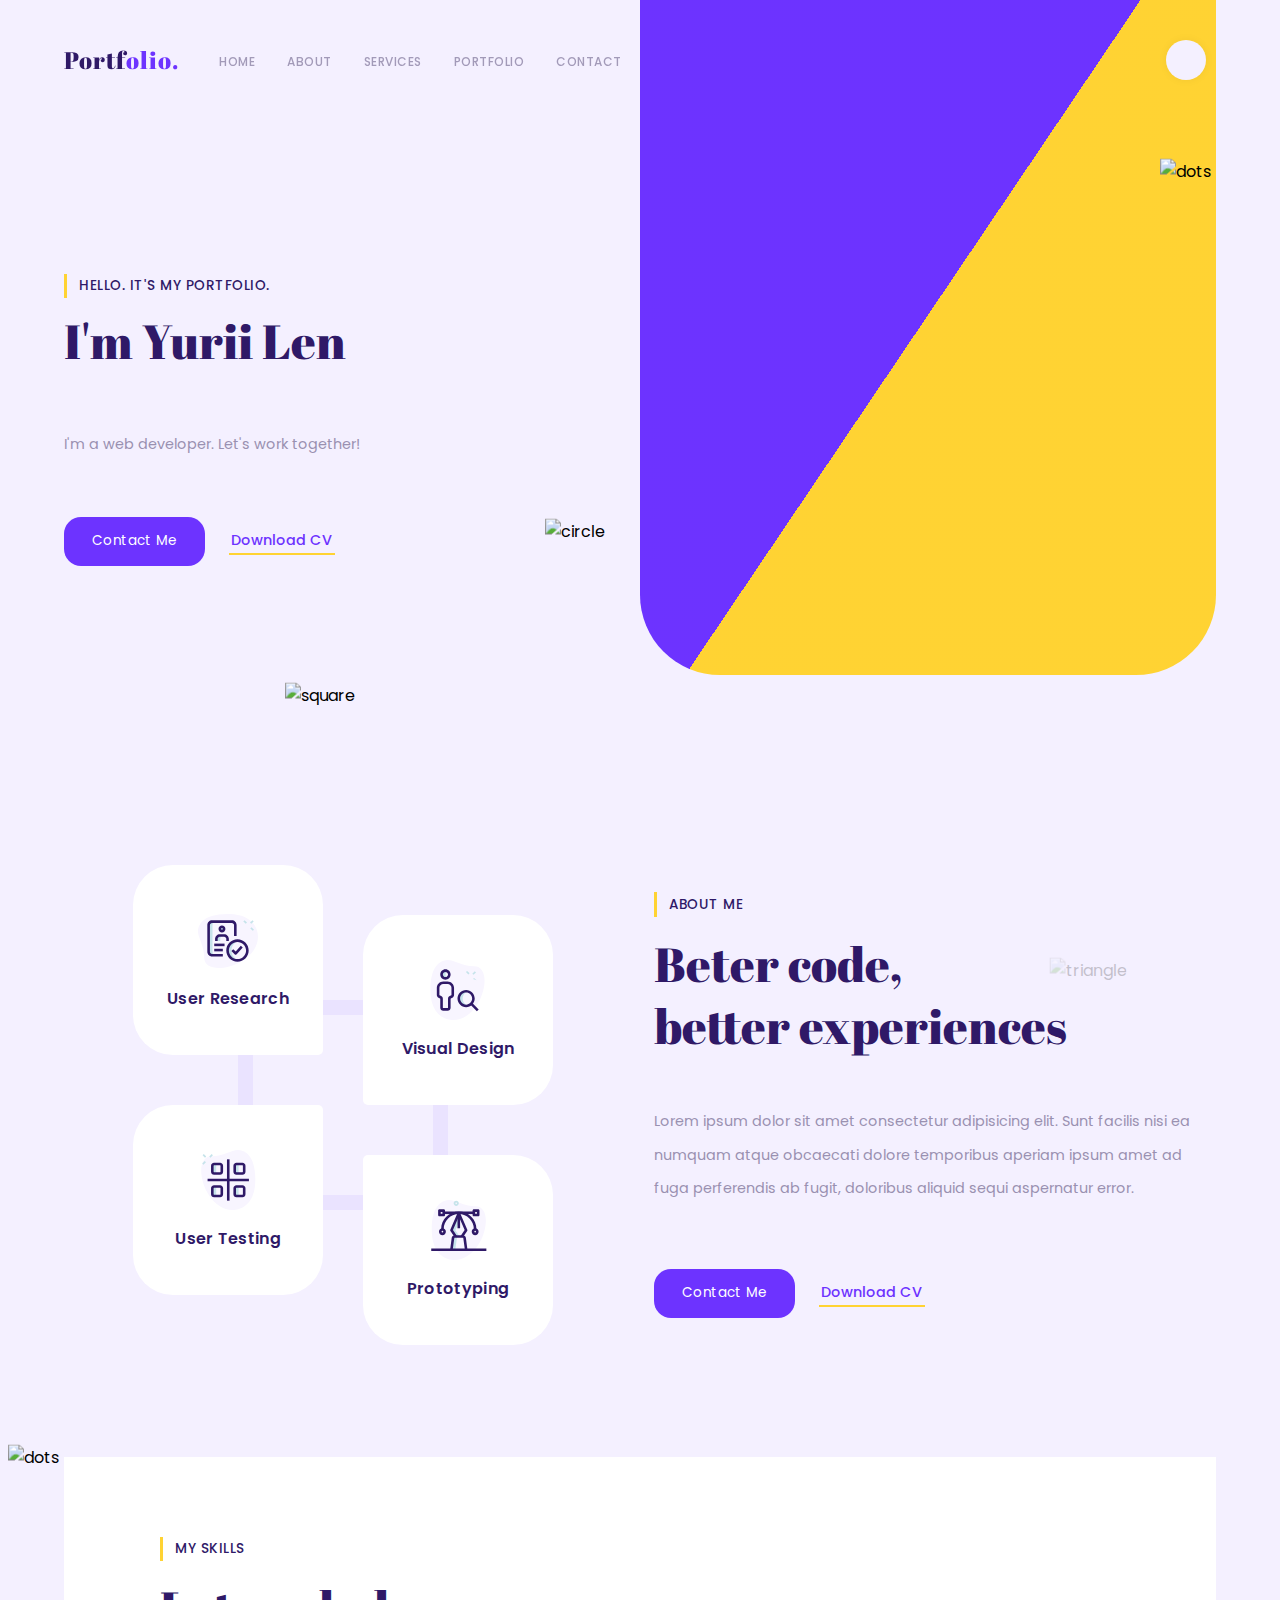
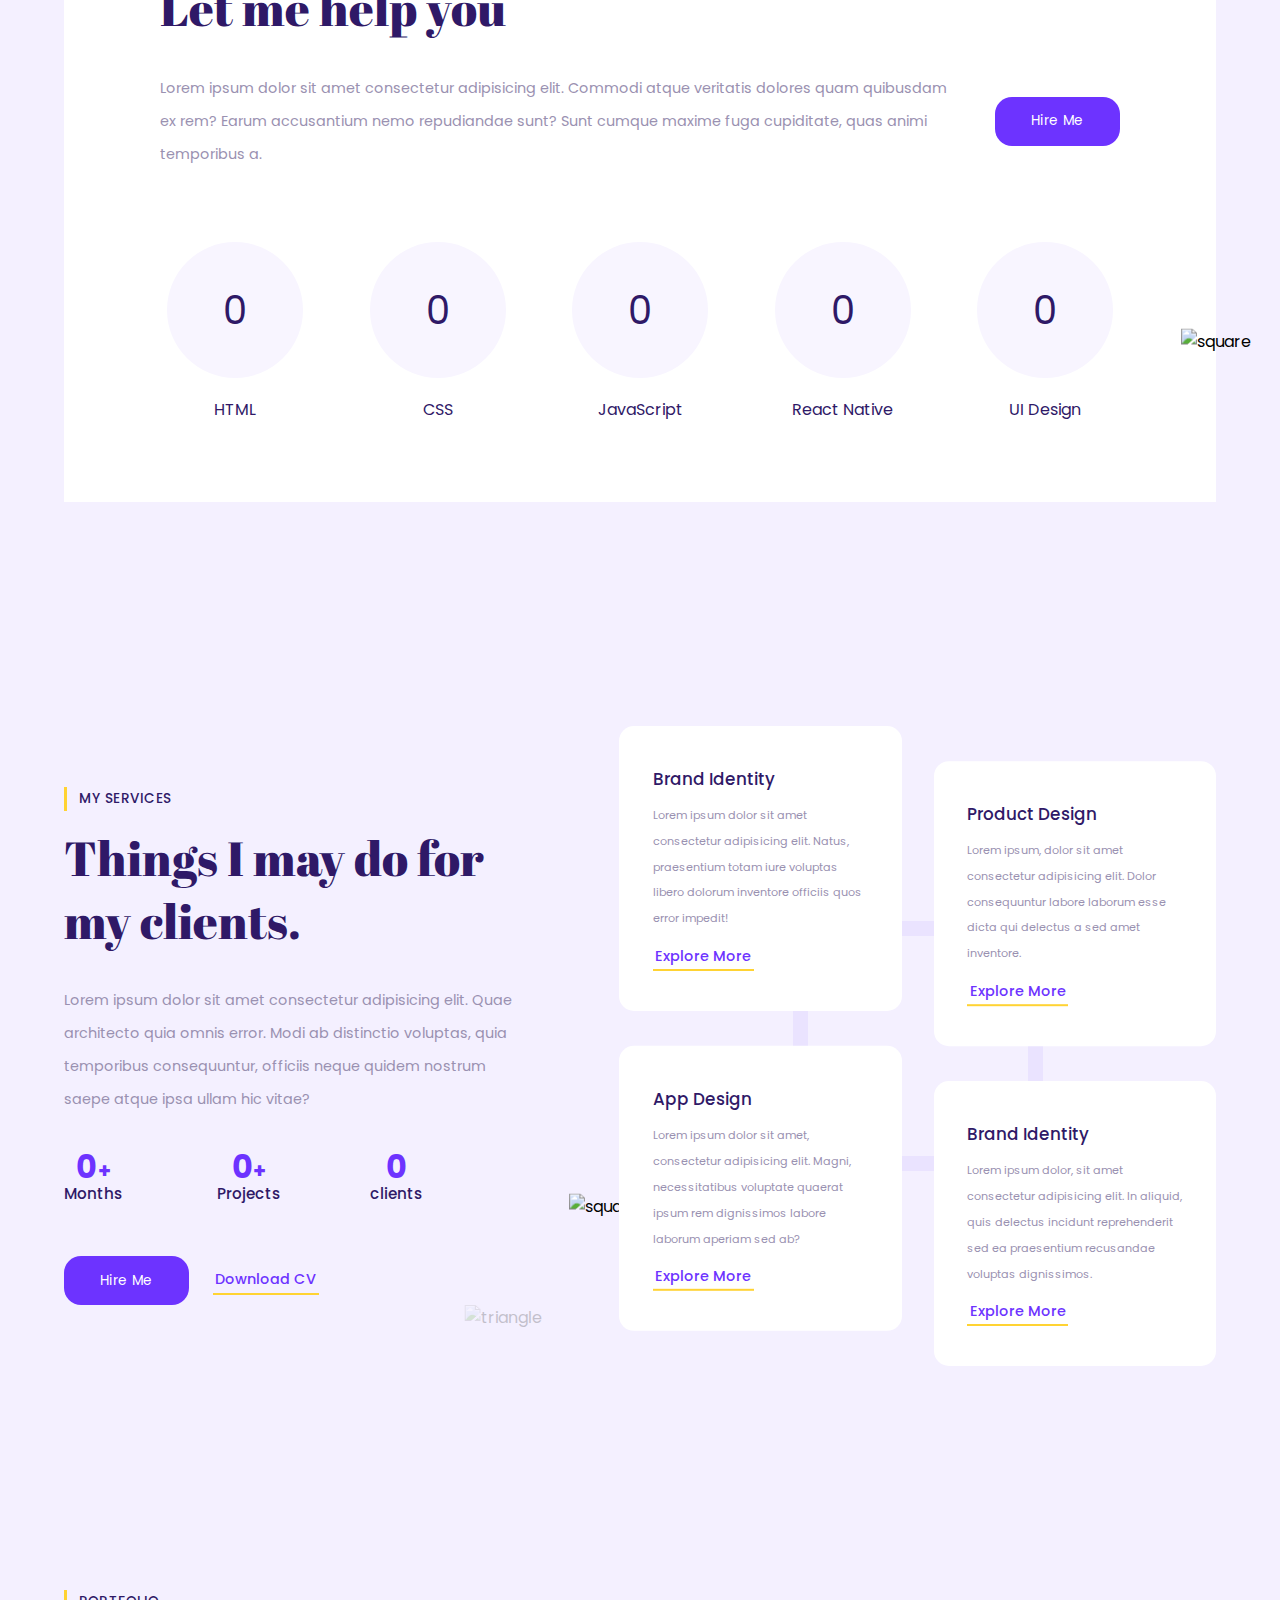
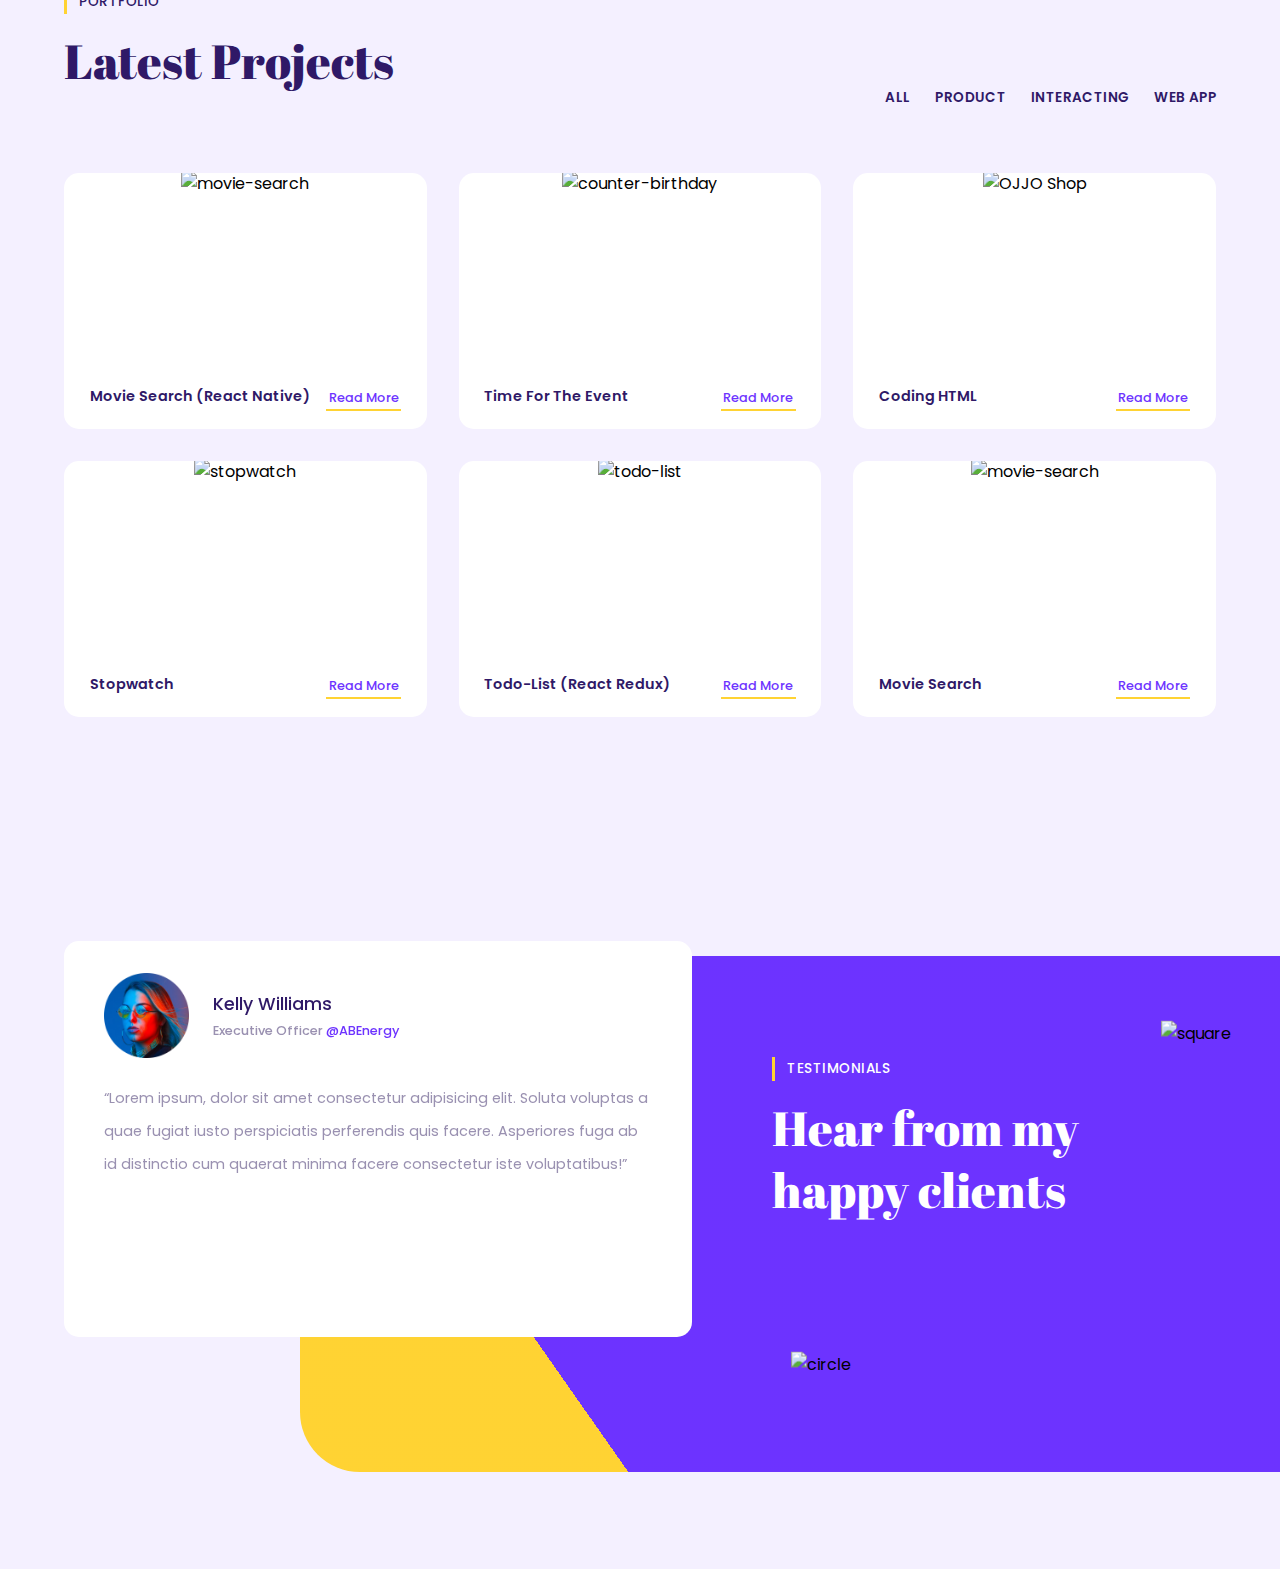
==== index.html @ 12803375 "portfolio + testimonials" ====
<!DOCTYPE html>
<html lang="en">

<head>
    <meta charset="UTF-8">
    <meta http-equiv="X-UA-Compatible" content="IE=edge">
    <meta name="viewport" content="width=device-width, initial-scale=1.0">
    <title>Yura Len</title>
    <script src="https://unpkg.com/scrollreveal"></script>
    <link rel="stylesheet" href="https://unpkg.com/swiper@8/swiper-bundle.min.css" />
    <link rel="stylesheet" href="https://unicons.iconscout.com/release/v4.0.0/css/line.css">
    <link rel="stylesheet" href="./CSS/styles.css">
</head>

<body>
    <header>
        <nav class="container">
            <a href="#" class="logo">Portf<span>olio.</span></a>
            <div class="links">
                <ul>
                    <li>
                        <a href="#" class="nav-link">Home</a>
                    </li>
                    <li>
                        <a href="#" class="nav-link">About</a>
                    </li>
                    <li>
                        <a href="#" class="nav-link">Services</a>
                    </li>
                    <li>
                        <a href="#" class="nav-link">Portfolio</a>
                    </li>
                    <li>
                        <a href="#" class="nav-link">Contact</a>
                    </li>
                </ul>
                <i class="uil uil-moon toggle-btn"></i>
            </div>
        </nav>
    </header>
    <main>
        <section class="showcase-area">
            <img src="./pictures/square1.png" class="shape square" alt="square">
            <div class="container">
                <div class="showcase-info">
                    <h3 class="sub-heading">Hello. It's my Portfolio.</h3>
                    <h1 class="heading">I'm Yurii Len</h1>
                    <p class="text">I'm a web developer. Let's work together!</p>
                    <div class="cta">
                        <a href="mailto:yuriilen@ukr.net" class="btn">Contact me</a>
                        <a href="./Yura_Len_resume.pdf" target="_blank" download class="btn secondary-btn">Download
                            CV</a>
                    </div>
                </div>
                <div class="showcase-image">
                    <img src="./pictures/Ph__16_-removebg-preview.png" class="person" alt="Yura">
                    <img src="./pictures/circle1.png" class="shape circle" alt="circle">
                    <img src="./pictures/dots.png" class="shape dots" alt="dots">
                </div>
            </div>
        </section>

        <section class="about">
            <img src="./pictures/triangle.png" class="shape triangle" alt="triangle">
            <div class="container">
                <div class="about-grid">
                    <div class="about-card">
                        <svg class="icon" xmlns="http://www.w3.org/2000/svg" xmlns:xlink="http://www.w3.org/1999/xlink"
                            id="_x31__x2C_5" x="0px" y="0px" viewBox="0 0 512 512"
                            style="enable-background:new 0 0 512 512;" xml:space="preserve">
                            <g>
                                <path class="st0"
                                    d="M52.67,406.12C52.67,304.44,0,234.62,0,185.63S28.16,33.74,253.55,33.74S512,172.16,512,226.05   C512.01,478.39,52.67,586.18,52.67,406.12z">
                                </path>
                            </g>
                            <g>
                                <g>
                                    <path class="st1"
                                        d="M386.86,97.32l10.39-10.39l20.78,20.78l-10.39,10.39L386.86,97.32z"></path>
                                </g>
                                <g>
                                    <path class="st1"
                                        d="M446.62,157.09l10.39-10.39l20.78,20.78l-10.39,10.39L446.62,157.09z"></path>
                                </g>
                                <g>
                                    <path class="st1"
                                        d="M444.02,107.72l20.78-20.78l10.4,10.39l-20.78,20.78L444.02,107.72z"></path>
                                </g>
                            </g>
                            <g>
                                <path class="st0"
                                    d="M289.47,385.93H120.03c-16.17,0-29.4-13.23-29.4-29.4V128.7c0-16.17,13.23-29.4,29.4-29.4h169.04   c16.17,0,29.4,13.23,29.4,29.4l0.4,227.79C318.88,372.73,305.71,385.93,289.47,385.93z">
                                </path>
                            </g>
                            <g>
                                <circle class="st0" cx="204.55" cy="161.77" r="18.37"></circle>
                            </g>
                            <g>
                                <path class="st0"
                                    d="M252.33,264.67V246.3c0-16.24-13.16-29.4-29.4-29.4h-36.75c-16.24,0-29.4,13.16-29.4,29.4v18.37H252.33z">
                                </path>
                            </g>
                            <g>
                                <circle class="st0" cx="336.85" cy="345.51" r="84.52"></circle>
                            </g>
                            <g>
                                <path class="st1"
                                    d="M123.71,356.54V128.7c0-16.17,13.23-29.4,29.4-29.4h-33.07c-16.17,0-29.4,13.23-29.4,29.4v227.84   c0,16.17,13.23,29.4,29.4,29.4h33.07C136.94,385.93,123.71,372.7,123.71,356.54z">
                                </path>
                            </g>
                            <g>
                                <path class="st1"
                                    d="M219.25,161.77c0-2.79,0.72-5.37,1.84-7.73c-2.94-6.25-9.19-10.64-16.54-10.64   c-10.14,0-18.37,8.23-18.37,18.37s8.23,18.37,18.37,18.37c7.35,0,13.6-4.4,16.54-10.64C219.97,167.14,219.25,164.56,219.25,161.77z   ">
                                </path>
                            </g>
                            <g>
                                <path class="st1"
                                    d="M219.25,216.89h-33.07c-16.24,0-29.4,13.16-29.4,29.4v18.37h33.07v-18.37   C189.85,230.05,203.01,216.89,219.25,216.89z">
                                </path>
                            </g>
                            <g>
                                <path class="st1"
                                    d="M285.4,345.51c0-41.01,29.22-75.19,67.98-82.87c-5.35-1.06-10.88-1.65-16.54-1.65   c-46.68,0-84.52,37.84-84.52,84.52s37.84,84.52,84.52,84.52c5.66,0,11.19-0.57,16.54-1.65C314.62,420.7,285.4,386.52,285.4,345.51z   ">
                                </path>
                            </g>
                            <g>
                                <path class="st2" d="M138.41,286.71h88.19v22.05h-88.19V286.71z"></path>
                            </g>
                            <g>
                                <path class="st2" d="M138.41,330.81h73.5v22.05h-73.5V330.81z"></path>
                            </g>
                            <g>
                                <path class="st2"
                                    d="M204.55,191.17c-16.21,0-29.4-13.19-29.4-29.4s13.19-29.4,29.4-29.4s29.4,13.19,29.4,29.4   S220.77,191.17,204.55,191.17z M204.55,154.42c-4.06,0-7.35,3.29-7.35,7.35s3.29,7.35,7.35,7.35s7.35-3.29,7.35-7.35   S208.61,154.42,204.55,154.42z">
                                </path>
                            </g>
                            <g>
                                <path class="st2"
                                    d="M263.35,264.67H241.3V246.3c0-10.13-8.25-18.37-18.37-18.37h-36.75c-10.13,0-18.37,8.25-18.37,18.37v18.37   h-22.05V246.3c0-22.3,18.12-40.42,40.42-40.42h36.75c22.3,0,40.42,18.12,40.42,40.42V264.67z">
                                </path>
                            </g>
                            <g>
                                <path class="st2"
                                    d="M211.9,396.96h-91.87c-22.3,0-40.42-18.12-40.42-40.42V128.7c0-22.3,18.12-40.42,40.42-40.42h169.04   c22.3,0,40.42,18.12,40.42,40.42v92.75h-22.05V128.7c0-10.13-8.25-18.37-18.37-18.37H120.03c-10.13,0-18.37,8.25-18.37,18.37   v227.84c0,10.13,8.25,18.37,18.37,18.37h91.87V396.96z">
                                </path>
                            </g>
                            <g>
                                <path class="st2"
                                    d="M336.85,441.06c-52.68,0-95.54-42.86-95.54-95.54s42.86-95.54,95.54-95.54s95.54,42.86,95.54,95.54   S389.53,441.06,336.85,441.06z M336.85,272.02c-40.53,0-73.5,32.97-73.5,73.5s32.97,73.5,73.5,73.5s73.5-32.97,73.5-73.5   S377.37,272.02,336.85,272.02z">
                                </path>
                            </g>
                            <g>
                                <path class="st2"
                                    d="M322.15,382.26c-2.93,0-5.73-1.16-7.79-3.23l-29.4-29.4l15.6-15.6l21.06,21.06l43.69-49.92l16.6,14.51   l-51.45,58.8c-2.01,2.29-4.88,3.66-7.94,3.76C322.4,382.26,322.26,382.26,322.15,382.26z">
                                </path>
                            </g>
                        </svg>
                        <h3>User Research</h3>
                    </div>
                    <div class="about-card">
                        <svg class="icon" xmlns="http://www.w3.org/2000/svg" xmlns:xlink="http://www.w3.org/1999/xlink"
                            id="_x31__x2C_5" x="0px" y="0px" viewBox="0 0 512 512"
                            style="enable-background:new 0 0 512 512;" xml:space="preserve">
                            <g>
                                <path class="st0"
                                    d="M393.13,52.67C291.46,52.67,221.63,0,172.64,0S20.76,28.16,20.76,253.55S159.18,512,213.06,512   C465.4,512.01,573.19,52.67,393.13,52.67z">
                                </path>
                            </g>
                            <g>
                                <g>
                                    <path class="st1"
                                        d="M378.33,116.35l20.78-20.78l10.39,10.39l-20.78,20.78L378.33,116.35z"></path>
                                </g>
                                <g>
                                    <path class="st1"
                                        d="M383.47,163.05l10.39-10.39l20.78,20.78l-10.39,10.  39L383.47,163.05z"></path>
                                </g>
                                <g>
                                    <path class="st1"
                                        d="M323.72,103.3l10.39-10.39l20.78,20.78l-10.39,10.39L323.72,103.3z"></path>
                                </g>
                            </g>
                            <g>
                                <circle class="st0" cx="148.79" cy="123.71" r="33.07"></circle>
                            </g>
                            <g>
                                <path class="st0"
                                    d="M211.26,237.63c0-24.36-19.74-44.1-44.1-44.1h-36.75c-24.36,0-44.1,19.74-44.1,44.1v60.74   c0,5.57,3.15,10.66,8.13,13.14l13.14,6.57c4.98,2.48,8.13,7.58,8.13,13.14v75.44c0,8.11,6.59,14.7,14.7,14.7h36.75   c8.11,0,14.7-6.59,14.7-14.7v-75.44c0-5.57,3.15-10.66,8.13-13.14l13.14-6.57c4.98-2.48,8.13-7.58,8.13-13.14V237.63z">
                                </path>
                            </g>
                            <g>
                                <circle class="st0" cx="325.17" cy="329.5" r="62.47"></circle>
                            </g>
                            <g>
                                <path class="st1"
                                    d="M148.79,123.71c0-12.21,6.69-22.75,16.54-28.49c-4.88-2.84-10.48-4.59-16.54-4.59   c-18.27,0-33.07,14.8-33.07,33.07s14.8,33.07,33.07,33.07c6.06,0,11.66-1.75,16.54-4.59C155.47,146.46,148.79,135.92,148.79,123.71   z">
                                </path>
                            </g>
                            <g>
                                <path class="st1"
                                    d="M148.79,406.67v-75.44c0-5.57-3.15-10.66-8.13-13. 14l-13.14-6.57c-4.98-2.5-8.13-7.58-8.13-13.16v-60.74   c0-24.36,19.74-44.1,44.1-44.1h-33.07c-24.36,0-44.1,19.74-44.1,44.1v60.74c0,5.57,3.15,10.66,8.13,13.14l13.14,6.57   c4.98,2.48,8.13,7.58,8.13,13.14v75.44c0,8.11,6.59,14.7,14.7,14.7h33.07C155.37,421.37,148.79,414.78,148.79,406.67L148.79,406.67   z">
                                </path>
                            </g>
                            <g>
                                <path class="st1"
                                    d="M295.78,329.5c0-28.74,19.52-52.7,45.93-59.97c-5.31-1.46-10.77-2.5-16.54-2.5   c-34.5,0-62.47,27.97-62.47,62.47s27.97,62.47,62.47,62.47c5.76,0,11.23-1.03,16.54-2.5C315.3,382.19,295.78,358.23,295.78,329.5z">
                                </path>
                            </g>
                            <g>
                                <path class="st2"
                                    d="M148.79,167.81c-24.31,0-44.1-19.79-44.1-44.1s19.79-44.1,44.1-44.1s44.1,19.79,44.1,44.1   S173.1,167.81,148.79,167.81z M148.79,101.66c-12.16,0-22.05,9.89-22.05,22.05s9.89,22.05,22.05,22.05s22.05-9.89,22.05-22.05   S160.94,101.66,148.79,101.66z">
                                </path>
                            </g>
                            <g>
                                <path class="st2"
                                    d="M167.16,432.39h-36.75c-14.18,0-25.72-11.54-25.72-25.72v-75.44c0-1.4-0.78-2.66-2.03-3.29l-13.16-6.57   c-8.76-4.38-14.21-13.2-14.21-23v-60.74c0-30.4,24.74-55.12,55.12-55.12h36.75c30.38,0,55.12,24.72,55.12,55.12v60.74   c0,9.8-5.45,18.62-14.23,23l-13.16,6.57c-1.23,0.63-2.01,1.9-2.01,3.29v75.44C192.88,420.85,181.34,432.39,167.16,432.39   L167.16,432.39z M130.41,204.55c-18.23,0-33.07,14.83-33.07,33.07v60.74c0,1.4,0.78,2.66,2.03,3.29l13.16,6.57   c8.76,4.38,14.21,13.2,14.21,23v75.44c0,2.03,1.65,3.67,3.67,3.67h36.75c2.03,0,3.67-1.65,3.67-3.67v-75.44   c0-9.8,5.45-18.62,14.23-23l13.16-6.57c1.25-0.62,2.03-1.88,2.03-3.29v-60.74c0-18.24-14.85-33.07-33.07-33.07H130.41z">
                                </path>
                            </g>
                            <g>
                                <path class="st2"
                                    d="M325.17,402.99c-40.53,0-73.5-32.97-73.5-73.5s32.97-73.5,73.5-73.5s73.5,32.97,73.5,73.5   S365.7,402.99,325.17,402.99z M325.17,278.05c-28.37,0-51.45,23.08-51.45,51.45s23.08,51.45,51.45,51.45s51.45-23.08,51.45-51.45   S353.54,278.05,325.17,278.05z">
                                </path>
                            </g>
                            <g class="st2">
                                <path d="M356.28,376.31l15.59-15.59l60.68,60.68l-15.59,15.59L356.28,376.31z"></path>
                            </g>
                        </svg>
                        <h3>Visual Design</h3>
                    </div>
                    <div class="about-card">
                        <svg class="icon" xmlns="http://www.w3.org/2000/svg" xmlns:xlink="http://www.w3.org/1999/xlink"
                            id="_x31__x2C_5" x="0px" y="0px" viewBox="0 0 512 512"
                            style="enable-background:new 0 0 512 512;" xml:space="preserve">
                            <g>
                                <path class="st0"
                                    d="M116.72,52.67C218.39,52.67,288.21,0,337.2,0s151.89,28.16,151.89,253.55S350.67,512,296.78,512   C44.44,512.01-63.35,52.67,116.72,52.67L116.72,52.67z">
                                </path>
                            </g>
                            <g>
                                <path class="st1" d="M96.06,54.93l20.78-20.78l10.39,10.39l-20.78,20.78L96.06,54.93z">
                                </path>
                            </g>
                            <g>
                                <path class="st1" d="M36.29,114.68L57.08,93.9l10.39,10.39l-20.78,20.78L36.29,114.68z">
                                </path>
                            </g>
                            <g>
                                <path class="st1" d="M38.9,44.53l10.39-10.39l20.78,20.78L59.68,65.31L38.9,44.53z">
                                </path>
                            </g>
                            <g>
                                <path class="st0"
                                    d="M379.43,120.03h-51.45c-8.11,0-14.7,6.59-14.7,14.7v51.45c0,8.11,6.59,14.7,14.7,14.7h51.45   c8.11,0,14.7-6.59,14.7-14.7v-51.45C394.13,126.62,387.55,120.03,379.43,120.03z">
                                </path>
                            </g>
                            <g>
                                <path class="st0"
                                    d="M394.13,377.27v-51.45c0-8.11-6.59-14.7-14.7-14.7h-51.45c-8.11,0-14.7,6.59-14.7,14.7v51.45   c0,8.11,6.59,14.7,14.7,14.7h51.45C387.55,391.97,394.13,385.38,394.13,377.27z">
                                </path>
                            </g>
                            <g>
                                <path class="st0"
                                    d="M136.9,391.97h51.45c8.11,0,14.7-6.59,14.7-14.7v-51.45c0-8.11-6.59-14.7-14.7-14.7H136.9   c-8.11,0-14.7,6.59-14.7,14.7v51.45C122.2,385.38,128.78,391.97,136.9,391.97z">
                                </path>
                            </g>
                            <g>
                                <path class="st0"
                                    d="M122.2,134.73v51.45c0,8.11,6.59,14.7,14.7,14.7h51.45c8.11,0,14.7-6.59,14.7-14.7v-51.45   c0-8.11-6.59-14.7-14.7-14.7H136.9C128.78,120.03,122.2,126.62,122.2,134.73z">
                                </path>
                            </g>
                            <g>
                                <path class="st1"
                                    d="M346.36,377.27v-51.45c0-8.11,6.59-14.7,14.7-14.7h-33.07c-8.11,0-14.7,6.59-14.7,14.7v51.45   c0,8.11,6.59,14.7,14.7,14.7h33.07C352.95,391.97,346.36,385.38,346.36,377.27z">
                                </path>
                            </g>
                            <g>
                                <path class="st1"
                                    d="M155.27,186.18v-51.45c0-8.11,6.59-14.7,14.7-14.7H136.9c-8.11,0-14.7,6.59-14.7,14.7v51.45   c0,8.11,6.59,14.7,14.7,14.7h33.07C161.86,200.88,155.27,194.29,155.27,186.18z">
                                </path>
                            </g>
                            <g>
                                <path class="st1"
                                    d="M346.36,186.18v-51.45c0-8.11,6.59-14.7,14.7-14.7h-33.07c-8.11,0-14.7,6.59-14.7,14.7v51.45   c0,8.11,6.59,14.7,14.7,14.7h33.07C352.95,200.88,346.36,194.29,346.36,186.18z">
                                </path>
                            </g>
                            <g>
                                <path class="st1"
                                    d="M155.27,377.27v-51.45c0-8.11,6.59-14.7,14.7-14.7H136.9c-8.11,0-14.7,6.59-14.7,14.7v51.45   c0,8.11,6.59,14.7,14.7,14.7h33.07C161.86,391.97,155.27,385.38,155.27,377.27z">
                                </path>
                            </g>
                            <g>
                                <path class="st2" d="M247.14,79.61h22.05v352.78h-22.05V79.61z"></path>
                            </g>
                            <g>
                                <path class="st2" d="M81.78,244.98h352.78v22.05H81.78V244.98z"></path>
                            </g>
                            <g>
                                <path class="st2"
                                    d="M379.43,211.9h-51.45c-14.18,0-25.72-11.54-25.72-25.72v-51.45c0-14.18,11.54-25.72,25.72-25.72h51.45   c14.18,0,25.72,11.54,25.72,25.72v51.45C405.16,200.36,393.62,211.9,379.43,211.9z M327.99,131.06c-2.03,0-3.67,1.65-3.67,3.67   v51.45c0,2.03,1.65,3.67,3.67,3.67h51.45c2.03,0,3.67-1.65,3.67-3.67v-51.45c0-2.03-1.65-3.67-3.67-3.67H327.99z">
                                </path>
                            </g>
                            <g>
                                <path class="st2"
                                    d="M379.43,402.99h-51.45c-14.18,0-25.72-11.54-25.72-25.72v-51.45c0-14.18,11.54-25.72,25.72-25.72h51.45   c14.18,0,25.72,11.54,25.72,25.72v51.45C405.16,391.45,393.62,402.99,379.43,402.99z M327.99,322.15c-2.03,0-3.67,1.65-3.67,3.67   v51.45c0,2.03,1.65,3.67,3.67,3.67h51.45c2.03,0,3.67-1.65,3.67-3.67v-51.45c0-2.03-1.65-3.67-3.67-3.67H327.99z">
                                </path>
                            </g>
                            <g>
                                <path class="st2"
                                    d="M188.35,402.99H136.9c-14.18,0-25.72-11.54-25.72-25.72v-51.45c0-14.18,11.54-25.72,25.72-25.72h51.45   c14.18,0,25.72,11.54,25.72,25.72v51.45C214.07,391.45,202.53,402.99,188.35,402.99z M136.9,322.15c-2.03,0-3.67,1.65-3.67,3.67   v51.45c0,2.03,1.65,3.67,3.67,3.67h51.45c2.03,0,3.67-1.65,3.67-3.67v-51.45c0-2.03-1.65-3.67-3.67-3.67H136.9z">
                                </path>
                            </g>
                            <g>
                                <path class="st2"
                                    d="M188.35,211.9H136.9c-14.18,0-25.72-11.54-25.72-25.72v-51.45c0-14.18,11.54-25.72,25.72-25.72h51.45   c14.18,0,25.72,11.54,25.72,25.72v51.45C214.07,200.36,202.53,211.9,188.35,211.9z M136.9,131.06c-2.03,0-3.67,1.65-3.67,3.67   v51.45c0,2.03,1.65,3.67,3.67,3.67h51.45c2.03,0,3.67-1.65,3.67-3.67v-51.45c0-2.03-1.65-3.67-3.67-3.67H136.9z">
                                </path>
                            </g>
                        </svg>
                        <h3>User Testing</h3>
                    </div>
                    <div class="about-card">
                        <svg class="icon" xmlns="http://www.w3.org/2000/svg" xmlns:xlink="http://www.w3.org/1999/xlink"
                            id="_x31__x2C_5" x="0px" y="0px" viewBox="0 0 512 512"
                            style="enable-background:new 0 0 512 512;" xml:space="preserve">
                            <path class="st0"
                                d="M404.26,52.67C302.59,52.67,232.77,0,183.78,0S31.89,28.16,31.89,253.55S170.31,512,224.2,512  C476.54,512.01,584.33,52.67,404.26,52.67z">
                            </path>
                            <path class="st1"
                                d="M240.77,50.21c-12.16,0-22.05-9.89-22.05-22.05s9.89-22.05,22.05-22.05s22.05,9.89,22.05,22.05  S252.92,50.21,240.77,50.21z M240.77,20.81c-4.06,0-7.35,3.29-7.35,7.35s3.29,7.35,7.35,7.35s7.35-3.29,7.35-7.35  S244.82,20.81,240.77,20.81z">
                            </path>
                            <g>
                                <path class="st2" d="M97.45,90.63h36.75v36.75H97.45V90.63z"></path>
                                <path class="st2"
                                    d="M402.46,289.07c-10.14,0-18.37-8.23-18.37-18.37s8.23-18.37,18.37-18.37c10.14,0,18.37,8.23,18.37,18.37   S412.6,289.07,402.46,289.07z">
                                </path>
                                <path class="st0"
                                    d="M325.29,421.37l-12.99-97.48c-0.97-7.31-7.2-12.76-14.57-12.76h-69.81c-7.36,0-13.6,5.45-14.57,12.76   l-13.01,97.48H325.29z">
                                </path>
                                <path class="st2"
                                    d="M123.17,289.07c-10.14,0-18.37-8.23-18.37-18.37s8.23-18.37,18.37-18.37c10.14,0,18.37,8.23,18.37,18.37   S133.31,289.07,123.17,289.07z">
                                </path>
                                <path class="st2" d="M391.43,90.63h36.75v36.75h-36.75V90.63z"></path>
                            </g>
                            <path class="st0"
                                d="M288.64,311.12l36.64-53.65l-62.47-144.79l-62.47,144.79l36.64,53.65H288.64z"></path>
                            <path class="st0" d="M97.45,90.63h33.07v36.75H97.45V90.63z"></path>
                            <path class="st0"
                                d="M417.15,270.7c0-2.79,0.72-5.37,1.84-7.73c-2.94-6.25-9.19-10.64-16.54-10.64c-10.14,0-18.37,8.23-18.37,18.37  s8.23,18.37,18.37,18.37c7.35,0,13.6-4.4,16.54-10.64C417.88,276.06,417.15,273.49,417.15,270.7z">
                            </path>
                            <path class="st1"
                                d="M260.98,311.12H227.9c-7.36,0-13.6,5.45-14.57,12.76l-12.99,97.48h33.07l12.99-97.48  C247.39,316.58,253.61,311.12,260.98,311.12z">
                            </path>
                            <path class="st0"
                                d="M137.87,270.7c0-2.79,0.72-5.37,1.84-7.73c-2.94-6.25-9.19-10.64-16.54-10.64c-10.14,0-18.37,8.23-18.37,18.37  s8.23,18.37,18.37,18.37c7.35,0,13.6-4.4,16.54-10.64C138.59,276.06,137.87,273.49,137.87,270.7z">
                            </path>
                            <path class="st0" d="M391.43,90.63h33.07v36.75h-33.07V90.63z"></path>
                            <path class="st1"
                                d="M279.35,151l-16.54-38.32l-62.47,144.79l36.64,53.65h33.07l-36.64-53.65L279.35,151z">
                            </path>
                            <path class="st2"
                                d="M413.48,248.65h-22.05c0-70.92-57.69-128.62-128.62-128.62S134.2,177.73,134.2,248.65h-22.05  c0-83.08,67.59-150.67,150.67-150.67S413.48,165.57,413.48,248.65z">
                            </path>
                            <path class="st2"
                                d="M134.2,138.41H97.45c-6.09,0-11.02-4.94-11.02-11.02V90.63c0-6.09,4.94-11.02,11.02-11.02h36.75  c6.09,0,11.02,4.94,11.02,11.02v36.75C145.22,133.47,140.28,138.41,134.2,138.41z M108.47,116.36h14.7v-14.7h-14.7V116.36z">
                            </path>
                            <path class="st2"
                                d="M402.46,300.1c-16.21,0-29.4-13.19-29.4-29.4s13.19-29.4,29.4-29.4c16.21,0,29.4,13.19,29.4,29.4  S418.67,300.1,402.46,300.1z M402.46,263.35c-4.06,0-7.35,3.29-7.35,7.35s3.29,7.35,7.35,7.35s7.35-3.29,7.35-7.35  S406.51,263.35,402.46,263.35z">
                            </path>
                            <path class="st2" d="M137.87,97.98h249.89v22.05H137.87V97.98z"></path>
                            <path class="st2"
                                d="M297.74,317.34l-18.2-12.44l33.22-48.64l-49.95-115.76l-49.95,115.76l33.22,48.64l-18.2,12.44l-36.64-53.65  c-2.13-3.12-2.51-7.11-1.01-10.58l62.47-144.79c3.48-8.07,16.76-8.07,20.24,0l62.47,144.79c1.5,3.47,1.12,7.47-1.01,10.58  L297.74,317.34z">
                            </path>
                            <path class="st2"
                                d="M315.8,433.76l-14.45-108.42c-0.24-1.82-1.81-3.19-3.65-3.19H227.9c-1.84,0-3.4,1.37-3.65,3.19l-14.45,108.41  l-21.86-2.91l14.45-108.42c1.72-12.71,12.67-22.31,25.5-22.31h69.81c12.83,0,23.8,9.6,25.49,22.31l14.46,108.42L315.8,433.76z">
                            </path>
                            <path class="st2" d="M251.79,120.03h22.05V241.3h-22.05V120.03z"></path>
                            <path class="st2"
                                d="M123.17,300.1c-16.21,0-29.4-13.19-29.4-29.4s13.19-29.4,29.4-29.4s29.4,13.19,29.4,29.4  S139.39,300.1,123.17,300.1z M123.17,263.35c-4.06,0-7.35,3.29-7.35,7.35s3.29,7.35,7.35,7.35c4.06,0,7.35-3.29,7.35-7.35  S127.23,263.35,123.17,263.35z">
                            </path>
                            <path class="st2"
                                d="M428.18,138.41h-36.75c-6.09,0-11.02-4.94-11.02-11.02V90.63c0-6.09,4.94-11.02,11.02-11.02h36.75  c6.09,0,11.02,4.94,11.02,11.02v36.75C439.2,133.47,434.26,138.41,428.18,138.41z M402.46,116.36h14.7v-14.7h-14.7V116.36z">
                            </path>
                            <path class="st2" d="M27.63,414.02H498v22.05H27.63V414.02z"></path>
                        </svg>
                        <h3>Prototyping</h3>
                    </div>
                </div>
                <div class="about-info">
                    <h3 class="sub-heading">About me</h3>
                    <h1 class="heading">Beter code,<br> better experiences</h1>
                    <p class="text">
                        Lorem ipsum dolor sit amet consectetur adipisicing elit. Sunt facilis nisi ea numquam atque
                        obcaecati dolore temporibus aperiam ipsum amet ad fuga perferendis ab fugit, doloribus aliquid
                        sequi aspernatur error.
                    </p>
                    <div class="cta">
                        <a href="mailto:yuriilen@ukr.net" class="btn">Contact me</a>
                        <a href="./Yura_Len_resume.pdf" target="_blank" download class="btn secondary-btn">Download
                            CV</a>
                    </div>
                </div>
            </div>
        </section>

        <section class="skills section">
            <div class="container">
                <div class="skills-box">
                    <div class="box-heading">
                        <h3 class="sub-heading">My skills</h3>
                        <h1 class="heading">Let me help you</h1>
                        <div class="box-desc">
                            <p class="text">
                                Lorem ipsum dolor sit amet consectetur adipisicing elit. Commodi atque veritatis dolores
                                quam quibusdam ex rem? Earum accusantium nemo repudiandae sunt? Sunt cumque maxime fuga
                                cupiditate, quas animi temporibus a.
                            </p>
                            <a href="#" class="btn">Hire me</a>
                        </div>
                    </div>
                    <div class="skills-wrap">
                        <div class="skill">
                            <div class="sk-progress">
                                <svg>
                                    <circle cx="75" cy="75" r="68" />
                                </svg>
                                <h2 class="counter">
                                    <span data-target="77">0</span>
                                </h2>
                            </div>
                            <div class="sk-title">HTML</div>
                        </div>
                        <div class="skill">
                            <div class="sk-progress">
                                <svg>
                                    <circle cx="75" cy="75" r="68" />
                                </svg>
                                <h2 class="counter">
                                    <span data-target="61">0</span>
                                </h2>
                            </div>
                            <div class="sk-title">CSS</div>
                        </div>
                        <div class="skill">
                            <div class="sk-progress">
                                <svg>
                                    <circle cx="75" cy="75" r="68" />
                                </svg>
                                <h2 class="counter">
                                    <span data-target="52">0</span>
                                </h2>
                            </div>
                            <div class="sk-title">JavaScript</div>
                        </div>
                        <div class="skill">
                            <div class="sk-progress">
                                <svg>
                                    <circle cx="75" cy="75" r="68" />
                                </svg>
                                <h2 class="counter">
                                    <span data-target="45">0</span>
                                </h2>
                            </div>
                            <div class="sk-title">React Native</div>
                        </div>
                        <div class="skill">
                            <div class="sk-progress">
                                <svg>
                                    <circle cx="75" cy="75" r="68" />
                                </svg>
                                <h2 class="counter">
                                    <span data-target="70">0</span>
                                </h2>
                            </div>
                            <div class="sk-title">UI Design</div>
                        </div>
                    </div>
                    <img src="./pictures/dots.png" class="shape dots" alt="dots">
                    <img src="./pictures/square1.png" class="shape square" alt="square">
                </div>
            </div>
        </section>

        <section class="services section">
            <img src="./pictures/triangle.png" alt="triangle" class="shpe triangle">
            <div class="container">
                <div class="services-info">
                    <h3 class="sub-heading">My services</h3>
                    <h1 class="heading">Things I may do for my clients.</h1>
                    <p class="text">Lorem ipsum dolor sit amet consectetur adipisicing elit. Quae architecto quia omnis
                        error. Modi ab distinctio voluptas, quia temporibus consequuntur, officiis neque quidem nostrum
                        saepe atque ipsa ullam hic vitae?</p>
                    <div class="milestones">
                        <div class="ml">
                            <h2 class="number">
                                <span data-target="8">0</span>+<h2>
                                </h2>
                                <h5>Months</h5>
                        </div>
                        <div class="ml">
                            <h2 class="number">
                                <span data-target="7">0</span>+<h2>
                                </h2>
                                <h5>Projects</h5>
                        </div>
                        <div class="ml">
                            <h2 class="number">
                                <span data-target="3">0</span>
                                <h2>
                                </h2>
                                <h5>clients</h5>
                        </div>
                    </div>
                    <div class="cta">
                        <a href="#" class="btn">Hire me</a>
                        <a href="./Yura_Len_resume.pdf" target="_blank" download class="btn secondary-btn">Download
                            CV</a>
                    </div>
                </div>
                <div class="services-grid">
                    <div class="srv-card">
                        <div class="card-desc">
                            <h3>Brand Identity</h3>
                            <p class="text">Lorem ipsum dolor sit amet consectetur adipisicing elit. Natus, praesentium
                                totam iure voluptas libero dolorum inventore officiis quos error impedit!</p>
                        </div>
                        <a href="#" class="btn secondary-btn">Explore More</a>
                    </div>
                    <div class="srv-card">
                        <div class="card-desc">
                            <h3>Product Design</h3>
                            <p class="text">Lorem ipsum, dolor sit amet consectetur adipisicing elit. Dolor consequuntur
                                labore laborum esse dicta qui delectus a sed amet inventore.</p>
                        </div>
                        <a href="#" class="btn secondary-btn">Explore More</a>
                    </div>
                    <div class="srv-card">
                        <div class="card-desc">
                            <h3>App Design</h3>
                            <p class="text">Lorem ipsum dolor sit amet, consectetur adipisicing elit. Magni,
                                necessitatibus voluptate quaerat ipsum rem dignissimos labore laborum aperiam sed ab?
                            </p>
                        </div>
                        <a href="#" class="btn secondary-btn">Explore More</a>
                    </div>
                    <div class="srv-card">
                        <div class="card-desc">
                            <h3>Brand Identity</h3>
                            <p class="text">Lorem ipsum dolor, sit amet consectetur adipisicing elit. In aliquid, quis
                                delectus incidunt reprehenderit sed ea praesentium recusandae voluptas dignissimos.</p>
                        </div>
                        <a href="#" class="btn secondary-btn">Explore More</a>
                    </div>
                    <img src="./pictures/square1.png" class="shape square" alt="square">
                </div>
            </div>
        </section>

        <section class="portfolio section">
            <div class="modal">
                <div class="modal-overlay"></div>
                <div class="slider-wrap">
                    <div class="prev-btn navigation">
                        <i class="uil uil-angle-left-b"></i>
                    </div>
                    <div class="images">
                        <img class="showImage" src="pictures/movie-search.png">
                        <img src="pictures/counter-brth.png">
                        <img src="pictures/OJJO.png">
                        <img src="pictures/Знімок+екрана+2022-02-21+154252.png">
                        <img src="pictures/todo-list.png">
                        <img src="pictures/movie-search.png">
                    </div>
                    <div class="next-btn navigation">
                        <i class="uil uil-angle-right-b"></i>
                    </div>
                </div>
            </div>
            <div class="container">
                <div class="portfolio-header">
                    <div class="portfolio-title">
                        <h3 class="sub-heading">Portfolio</h3>
                        <h1 class="heading">Latest Projects</h1>
                    </div>
                    <div class="filter-btns">
                        <button class="filter-btn" data-filter="all">All</button>
                        <button class="filter-btn" data-filter=".product">Product</button>
                        <button class="filter-btn" data-filter=".inter">Interacting</button>
                        <button class="filter-btn" data-filter=".web">Web App</button>
                    </div>
                </div>
                <div class="portfolio-gallery">
                    <div class="mix prt-card inter">
                        <div class="prt-image">
                            <img src="./pictures/movie-search.png" style="height: 200px;" alt="movie-search">
                            <div class="prt-overlay">
                                <span class="prt-icon zoom-icon" style="--i: 0s">
                                    <i class="uil uil-search-plus"></i>
                                </span>
                                <a href="#" class="prt-icon" style="--i: .15s">
                                    <i class="uil uil-link-h"></i>
                                </a>
                            </div>
                        </div>
                        <div class="prt-desc">
                            <h3>Movie Search (React Native)</h3>
                            <a href="#" class="btn secondary-btn sm">Read more</a>
                        </div>
                    </div>
                    <div class="mix prt-card product">
                        <div class="prt-image">
                            <img src="./pictures/counter-brth.png" style="height: 200px;" alt="counter-birthday">
                            <div class="prt-overlay">
                                <span class="prt-icon zoom-icon" style="--i: 0s">
                                    <i class="uil uil-search-plus"></i>
                                </span>
                                <a href="#" class="prt-icon" style="--i: .15s">
                                    <i class="uil uil-link-h"></i>
                                </a>
                            </div>
                        </div>
                        <div class="prt-desc">
                            <h3>Time for the event</h3>
                            <a href="#" class="btn secondary-btn sm">Read more</a>
                        </div>
                    </div>
                    <div class="mix prt-card web">
                        <div class="prt-image">
                            <img src="./pictures/OJJO.png" style="height: 200px;" alt="OJJO Shop">
                            <div class="prt-overlay">
                                <span class="prt-icon zoom-icon" style="--i: 0s">
                                    <i class="uil uil-search-plus"></i>
                                </span>
                                <a href="#" class="prt-icon" style="--i: .15s">
                                    <i class="uil uil-link-h"></i>
                                </a>
                            </div>
                        </div>
                        <div class="prt-desc">
                            <h3>Coding HTML</h3>
                            <a href="#" class="btn secondary-btn sm">Read more</a>
                        </div>
                    </div>
                    <div class="mix prt-card product">
                        <div class="prt-image">
                            <img src="./pictures/Знімок+екрана+2022-02-21+154252.png" style="height: 200px;"
                                alt="stopwatch">
                            <div class="prt-overlay">
                                <span class="prt-icon zoom-icon" style="--i: 0s">
                                    <i class="uil uil-search-plus"></i>
                                </span>
                                <a href="#" class="prt-icon" style="--i: .15s">
                                    <i class="uil uil-link-h"></i>
                                </a>
                            </div>
                        </div>
                        <div class="prt-desc">
                            <h3>Stopwatch</h3>
                            <a href="#" class="btn secondary-btn sm">Read more</a>
                        </div>
                    </div>
                    <div class="mix prt-card inter">
                        <div class="prt-image">
                            <img src="./pictures/todo-list.png" style="height: 200px;" alt="todo-list">
                            <div class="prt-overlay">
                                <span class="prt-icon zoom-icon" style="--i: 0s">
                                    <i class="uil uil-search-plus"></i>
                                </span>
                                <a href="#" class="prt-icon" style="--i: .15s">
                                    <i class="uil uil-link-h"></i>
                                </a>
                            </div>
                        </div>
                        <div class="prt-desc">
                            <h3>todo-list (React Redux)</h3>
                            <a href="#" class="btn secondary-btn sm">Read more</a>
                        </div>
                    </div>
                    <div class="mix prt-card web">
                        <div class="prt-image">
                            <img src="./pictures/movie-search.png" style="height: 200px;" alt="movie-search">
                            <div class="prt-overlay">
                                <span class="prt-icon zoom-icon" style="--i: 0s">
                                    <i class="uil uil-search-plus"></i>
                                </span>
                                <a href="#" class="prt-icon" style="--i: .15s">
                                    <i class="uil uil-link-h"></i>
                                </a>
                            </div>
                        </div>
                        <div class="prt-desc">
                            <h3>Movie Search</h3>
                            <a href="#" class="btn secondary-btn sm">Read more</a>
                        </div>
                    </div>
                </div>
            </div>
        </section>

        <section class="testimonials section">
            <div class="container">
                <div class="section-background">
                    <img src="./pictures/square1.png" class="square" alt="square">
                    <img src="./pictures/circle2.png" class="circle" alt="circle">
                </div>
                <div class="swiper">
                    <div class="swiper-wrapper">
                        <div class="swiper-slide">
                            <div class="client">
                                <img src="./pictures/testi1.png" alt="person1">
                                <div class="client-info">
                                    <h4>Kelly Williams</h4>
                                    <h5>Executive Officer <a href="#">@ABEnergy</a></h5>
                                </div>
                            </div>
                            <q class="text">Lorem ipsum, dolor sit amet consectetur adipisicing elit. Soluta voluptas a quae
                                fugiat iusto perspiciatis perferendis quis facere. Asperiores fuga ab id distinctio cum
                                quaerat minima facere consectetur iste voluptatibus!</q>
                        </div>
                        <div class="swiper-slide">
                            <div class="client">
                                <img src="./pictures/testi2.png" alt="person1">
                                <div class="client-info">
                                    <h4>Witold Gislenus</h4>
                                    <h5>SEO of <a href="#">@eco-focus</a></h5>
                                </div>
                            </div>
                            <q class="text">Lorem ipsum dolor sit amet consectetur adipisicing elit. Eaque explicabo aliquid
                                officia aspernatur dolore magni blanditiis debitis unde animi nihil voluptatibus architecto
                                sint magnam cum ipsa optio, eos laboriosam nobis?</q>
                        </div>
                        <div class="swiper-slide">
                            <div class="client">
                                <img src="./pictures/testi3.png" alt="person1">
                                <div class="client-info">
                                    <h4>Adam Winston</h4>
                                    <h5>Soft Engineer <a href="#">@SoftServe</a></h5>
                                </div>
                            </div>
                            <q class="text">Lorem ipsum dolor, sit amet consectetur adipisicing elit. Quasi, quos at!
                                Ratione maiores rerum, quibusdam facere esse dignissimos veritatis fuga aspernatur, illum,
                                nesciunt eligendi odit reprehenderit minus illo nostrum labore!</q>
                        </div>
                    </div>
                    <div class="swiper-pagination"></div>
                </div>
                <div class="testimonials-title">
                    <h3 class="sub-heading">Testimonials</h3>
                    <h1 class="heading">Hear from my happy clients</h1>
                </div>
            </div>
        </section>
    </main>
    <script src="https://unpkg.com/swiper@8/swiper-bundle.min.js"></script>
    <script src="./JavaScript/mixitup.min.js"></script>
    <script src="./JavaScript/index.js"></script>
</body>

</html>
---- CSS/styles.css ----
@import url('https://fonts.googleapis.com/css2?family=Abril+Fatface&family=Poppins:wght@300;400;500;600;700;800&display=swap');

/* -- Website Theme --*/

:root{
    --hue-1: 257;
    --hue-2: 47;
    --bg-color: hsl(var(--hue-1), 100%, 97%);
    --main-color-1: hsl(var(--hue-1), 100%, 60%);
    --main-color-dark-1: hsl(var(--hue-1), 69%, 50%);
    --main-color-2: hsl(var(--hue-2), 100%, 60%);
    --main-color-dark-2: hsl(var(--hue-2), 82%, 55%);
    --bg-color-1: hsl(var(--hue-1), 100%, 97%);
    --bg-color-2: #fff;
    --bg-color-3: hsl(var(--hue-1), 100%, 98%);
    --bg-color-transparent: rgba(255, 255, 255, 0.6);
    --heading-color: hsl(var(--hue-1), 61%, 25%);
    --text-color: hsl(var(--hue-1), 17%, 63%);
    --section-padding: 7rem
}

/* -- General Styles --*/

*, *::before, *::after {
    padding: 0;
    margin: 0;
    box-sizing: border-box;
}

body{
    overflow-x: hidden;
    background-color: var(--bg-color);
    font-family: "Poppins", sans-serif;
}

body.stopScrolling{
    height: 100%;
    overflow: hidden;
}

::selection{
    background-color: hsl(var(--hue-1), 100%, 60%, 0.9);
    color: #fff;
}

a{
    text-decoration: none;
}

ul{
    list-style: none;
}

/* ---- Reusable Code ---- */

.container{
    position: relative;
    width: 100%;
    max-width: 75rem;
    padding: 0 1.5rem;
    margin: 0 auto;
}

.logo{
    margin-right: 1.5rem;
    height: 120px;
    line-height: 120px;
    font-family: "Abril Fatface", cursive;
    font-size: 1.5rem;
    color: var(--heading-color);
    letter-spacing: 1px;
    transition: .3s;
}

.logo span{
    color: var(--main-color-1);
}

.sub-heading{
    color: var(--heading-color);
    text-transform: uppercase;
    font-size: 0.85rem;
    letter-spacing: .5px;
    border-left: 3px solid var(--main-color-2);
    padding: .13rem .75rem; 
    margin-bottom: 1rem;
    font-weight: 500;
}

.heading{
    color: var(--heading-color);
    font-size: 3rem;
    font-family: "Abril Fatface", cursive;
    font-weight: 400;
    line-height: 1.3;
}

.text{
    color: var(--text-color);
    font-size: 0.9rem;
    margin: 2rem 0;
    line-height: 2.3;
}

.section{
    position: relative;
    padding: var(--section-padding) 0;
}

.dots{
    width: 112px;
}

.square{
    width: 70px;
}

.triangle{
    width: 95px;
    opacity: .2;
}

/* ---- Navbar ---- */

header{
    position: fixed;
    top: 0;
    left: 0;
    width: 100%;
    z-index: 10;
    transition: .3;
}

header.scrolled{
    background-color: var(--bg-color-transparent);
    box-shadow: 0 5px 20px 0.1px rgba(0, 0, 0, 0.1);
    backdrop-filter: blur(15px);
}

header.scrolled .logo{
    height: 80px;
    line-height: 80px;
}

nav.container{
    display: flex;
    align-items: center;
    flex-wrap: wrap;
}

.links{
    flex: 1;
    display: flex;
    justify-content: space-between;
}

.links ul {
    display: flex;
    align-items: center;
    width: 100%;
}

.nav-link{
    position: relative;
    display: inline-block;
    margin: 0 1rem;
    text-transform: uppercase;
    font-size: 0.75rem;
    letter-spacing: .5px;
    color: var(--text-color);
    font-weight: 500;
    opacity: .9;
    transition: .3s;
}

.nav-link::after{
    content: "";
    position: absolute;
    width: 0;
    height: 10px;
    border-radius: 5px;
    background-color: var(--main-color-1);
    bottom: 0;
    left: -5px;
    z-index: -1;
    opacity: 0;
    transition: .3s;
}

.nav-link:hover{
    color: var(--heading-color);
}

.nav-link:hover::after{
    width: 100%;
    opacity: .2;
}

.toggle-btn{
    color: var(--heading-color);
    min-width: 40px;
    height: 40px;
    background-color: var(--bg-color-1);
    border-radius: 50%;
    display: flex;
    align-items: center;
    justify-content: center;
    margin-right: 10px;
    font-size: 1.1rem;
    cursor: pointer;
    box-shadow: 0 0 10px 0px rgba(0, 0, 0, 0.05);
    transition: .3s;
}

.toggle-btn:hover{
    filter: brightness(97%);
}

/* -- Showcase Area -- */

.showcase-area{
    padding: 120px 0px;
    width: 100%;
    overflow: hidden;
    position: relative;
}

.showcase-area .container{
    display: grid;
    grid-template-columns: repeat(2, 1fr);
    height: calc(100vh - 120px);
    max-height: 600px;
    align-items: center;
}

.showcase-area .sub-heading{
    margin-bottom:  0.7rem;
}

.showcase-area .heading{
    margin-bottom:  3.5rem;
}

.showcase-area .text{
    margin: 0.8rem 0;
}

.cta{
    margin-top: 3.5rem;
    display: flex;
    align-items: center;
}

.cta .btn{
    margin-right: 1.5rem;
}

.btn{
    display: inline-block;
    padding: .9rem 1.75rem;
    border-radius: 17px;
    background-color: var(--main-color-1);
    color: #fff;
    min-width: 125px;
    text-align: center;
    font-size: 0.85rem;
    letter-spacing: 0.4px;
    text-transform: capitalize;  
    transition: .3s;
}

.btn:hover{
    background-color: var(--main-color-dark-1);
}

.btn.secondary-btn{
    position: relative;
    background-color: transparent;
    color: var(--main-color-1);
    font-weight: 500;
    font-size: .9rem;
    letter-spacing: 0px;
    border-bottom: 2.5px solid var(--main-color-2);
    border-radius: 0px;
    padding: .15rem;
    min-width: revert;
}

.btn.btn.secondary-btn::before{
    content: "";
    position: absolute;
    width: 0%;
    height: 2.5px;
    bottom: -2.5px;
    left: 0;
    background-color: var(--main-color-1);
    transition: .3s ease-in-out;
}

.btn.secondary-btn:hover::before{
    width: 100%;
}

.showcase-image{
    position: relative;
    width: 100%;
    min-height: calc(100% + 120px);
    padding-bottom: .1rem;
    background-image: linear-gradient(124deg, var(--main-color-1) 50%, var(--main-color-2) 50%);
    margin-top: -120px;
    margin-bottom: 90px;
    border-radius: 0 0 80px 80px;
}

.showcase-image .person{
    position: relative;
    width: 90%;
    bottom: -8px;
    left: 50%;
    transform: translateX(-50%);
    border-radius: 15px;
}

.showcase-area .circle{
    position: absolute;
    width: 190px;
    left: 0;
    top: 80%;
    transform: translate(-50%, -50%);
}

.showcase-area .dots{
    position: absolute;
    left: 100%;
    top: 30%;
    transform: translate(-50%, -50%);
}

.showcase-area .square{
    position: absolute;
    left: 25%;
    bottom: 120px;
    transform: translate(-50%, -50%);
}

/* --- About Block --- */

.about .container{
    display: grid;
    grid-template-columns: 1.05fr 1fr;
    align-items: center;
}

.about .text{
    margin: 3rem 0 4rem;
}

.about-grid{
    display: grid;
    grid-template-columns: 190px 190px;
    grid-template-rows: 190px 190px;
    justify-content: center;
    column-gap: 2.5rem;
    row-gap: 100px;
    margin-right: 2rem;
    position: relative;
}

.about-card{
    background-color: var(--bg-color-2);
    width: 100%;
    height: 100%;
    display: flex;
    flex-direction: column;
    align-items: center;
    justify-content: center;
    cursor: pointer;
    transition: .5s transform;
}

.about-card:nth-child(1){
    border-radius: 40px 40px 5px 40px;
}


.about-card:nth-child(2){
    margin-top: 50px;
    border-radius: 40px 40px 40px 5px;
}

.about-card:nth-child(3){
    margin-top: -50px;
    border-radius: 40px 5px 40px 40px;
}

.about-card:nth-child(4){
    border-radius: 5px 40px 40px 40px;
}


.icon{
    width: 60px;
}

.st0{
    fill: var(--bg-color-3);
}

.st1{
    fill: #c5e3ea;
}

.st2{
    fill: var(--heading-color);
    transition: .3s;
}

.about-card h3{
    color: var(--heading-color);
    font-weight: 600;
    font-size: 1rem;
    margin-top: 1rem;
    letter-spacing: 0.3px;
}

.about-card:hover{
    transform: scale(1.1);
}

.about-card:hover .st2{
    fill: var(--main-color-1)
}

.about-grid::before{
    content: "";
    position: absolute;
    width: 210px;
    height: 210px;
    top: 50%;
    left: 50%;
    transform: translate(-50%, -50%);
    border: 15px solid var(--main-color-1);
    z-index: -1;
    opacity: .07;
}

.about .triangle{
    position: relative;
    left: 85%;
    top: 130px;
    transform: translate(-50%, -50%);
}

/* ---- Skills Section ----*/

.skills{
    overflow: hidden;
}

.skills-box{
    background-color: var(--bg-color-2);
    padding: 5rem 6rem;
    border-radius: 20;
    position: relative;
    width: 100%;
}

.box-desc{
    display: grid;
    grid-template-columns: 1fr auto;
    align-items: center;
    column-gap: 2rem;
}

.skills-wrap{
    display: grid;
    grid-template-columns: repeat(5, 150px);
    margin-top: 2rem;
    justify-content: space-between;
}

.skill{
    display: flex;
    flex-direction: column;
    align-items: center;
    justify-content: center;
}

.sk-progress{
    width: 150px;
    height: 150px;
    position: relative;
}

.sk-progress svg{
    position: absolute;
    width: 100%;
    height: 100%;
    left: 50%;
    top: 50%;
    transform: translate(-50%, -50%) rotate(-90deg);
}

.sk-progress svg circle{
    fill: var(--bg-color-3);
    stroke-width: 5px;
    stroke: var(--main-color-1);
    stroke-dasharray: 427;
    stroke-dashoffset: 427;
}

@keyframes progress{
    to{
        stroke-dashoffset: var(--target);
    }
}

.counter{
    position: absolute;
    top: 50%;
    left: 50%;
    transform: translate(-50%, -50%);
    z-index: 1;
    color: var(--heading-color);
    font-weight: 400;
    font-size: 0.9rem;
}

.counter span{
    font-size: 2.4rem;
}

.sk-title{
    color: var(--heading-color);
    margin-top: .75rem;
    font-weight: 400;
    font-size: 1rem;
}

.skills .dots{
    position: absolute;
    left: 0;
    top: 0;
    transform: translate(-50%, -50%);
    z-index: -1;
}

.skills .square{
    position: absolute;
    left: 100%;
    top: 75%;
    transform: translate(-50%, -50%);
}

/* ---- Services Section ---- */

.services .container {
    display: grid;
    grid-template-columns: 1fr 1.3fr;
    column-gap: 6rem;
    align-items: center;
}

.milestones{
    display: grid;
    width: 100%;
    grid-template-columns: repeat(3, 1fr);
    align-items: center;
    text-align: center;
    justify-items: flex-start;
}

.milestones h2{
    color: var(--main-color-1);
    font-size: 1.3rem;
}

.milestones h2 span{
    font-size: 2rem;
    line-height: 1.2;
    margin-right: 0.1rem;
}

.milestones h5{
    color: hsl(257, 61%, 25%);
    line-height: .9;
    font-weight: 500;
    font-size: 0.95rem;
}

.services-grid{
    display: grid;
    grid-template-columns: 1fr 1fr;
    column-gap: 2rem;
    row-gap: 4.4rem;
    position: relative;
}

.services-grid::before{
    content: "";
    position: absolute;
    width: 250px;
    height: 250px;
    top: 50%;
    left: 50%;
    transform: translate(-50%, -50%);
    border: 15px solid var(--main-color-1);
    z-index: -1;
    opacity: .07;
}

.srv-card{
    background-color: var(--bg-color-2);
    border-radius: 15px;
    padding: 2.5rem 2.1rem;
    display: flex;
    flex-direction: column;
    align-items: flex-start;
    justify-content: space-between;
    min-height: 280px;
}

.srv-card h3{
    color: var(--heading-color);
    font-weight: 500;
    font-size: 1.05rem;
}

.srv-card .text{
    margin: .7rem 0;
    font-size: 0.7rem;
}

.srv-card:nth-child(2){
    transform: translateY(2.2rem);
}

.srv-card:nth-child(3){
    transform: translateY(-2.2rem);
}

.services .triangle{
    top: 80%;
    left: 40%;
    position: absolute;
    transform: translate(-50%, 0%);
}

.services .square{
    top: 75%;
    left: -15px;
    position: absolute;
    z-index: -1;
    transform: translate(-50%, -50%);
}

/* ------- Portfolio Section ------- */

.portfolio-header{
    display: flex;
    align-items: flex-end;
    justify-content: space-between;
    margin-bottom: 4rem;
}

.portfolio-title{
    padding-bottom: 1rem;
}

.filter-btn{
    display: inline-block;
    color: var(--heading-color);
    background: none;
    outline: none;
    border: none;
    cursor: pointer;
    font-size: 0.85rem;
    font-weight: 600;
    letter-spacing: .4px;
    margin-left: 1.3rem;
    font-family: inherit;
    text-transform: uppercase;
}

.filter-btn.mixitup-control-active{
    color: var(--main-color-1);
}

.portfolio-gallery{
    display: grid;
    grid-template-columns: repeat(auto-fill, minmax(300px, 1fr));
    gap: 2rem;
}

.prt-card{
    border-radius: 15px;
    overflow: hidden;
    background-color: var(--bg-color-2);
    height: 256px;
    display: grid;
    /* grid-template-columns: 1fr auto; */
}

.prt-image{
    position: relative;
    overflow: hidden;
    display: flex;
    align-items: center;
    justify-content: center;
}

.prt-image image{
    width: 105%;
}

.prt-desc{
    padding: 1.1rem 1.6rem;
    display: flex;
    justify-content: space-between;
}

.prt-desc h3{
    font-size: 0.9rem;
    color: var(--heading-color);
    font-weight: 600;
    text-transform: capitalize;
}

.btn.secondary-btn.sm{
    padding: .07rem, .1rem;
    font-size: 0.8rem;
    border-bottom-width: 2px;
}

.btn.secondary-btn.sm::before{
    height: 2px;
    bottom: -2px;
}

.prt-overlay{
    position: absolute;
    width: 100%;
    height: 100%;
    top: 0;
    left: 0;
    background-color: transparent;
    backdrop-filter: blur(0px);
    display: flex;
    align-items: center;
    justify-content: center;
    pointer-events: none;
    transition: .5s;
}

.prt-image:hover .prt-overlay{
    pointer-events: auto;
    background-color: var(--bg-color-transparent);
    backdrop-filter: blur(0px);
}

.prt-icon{
    color: hsl(var(--hue1), 61%, 24%);
    font-size: 1.1rem;
    margin: 0 0.4rem;
    background-color: var(--main-color-2);
    border-radius: 50%;
    width: 40px;
    height: 40px;
    display: flex;
    align-items: center;
    justify-content: center;
    transition: .3s;
    transform: translateY(15px);
    cursor: pointer;
    opacity: 0;
}

.prt-icon:hover{
    background-color: var(--main-color-dark-2);
}

.prt-image:hover .prt-icon{
    opacity: 1;
    transform: translateY(0 px);
    transition: .3s var(--i);
}

/* ------- Portfolio Modal ------- */

.portfolio .container{
    transition: .4s;
}

.modal{
    position: fixed;
    top: 0;
    left: 0;
    width: 100%;
    height: 100%;
    overflow: hidden;
    z-index: 10;
    pointer-events: none;
}

.modal-overlay{
    position: absolute;
    width: 100%;
    height: 100%;
    top: 0;
    left: 0;
    background-color: rgba(0, 0, 0, 0.85);
    opacity: 0;
    transition: .3s;
}

.slider-wrap{
    position: absolute;
    top: 50%;
    left: 50%;
    transform: translate(-50%, calc(-50% + 400px));
    width: 90%;
    max-width: 900px;
    display: grid;
    grid-template-columns: 100px 1fr 100px;
    align-items: center;
    justify-items: center;
    opacity: 0;
    transition: .2s;
}

.slider-wrap img{
    width: 100%;
    display: none;
    border-radius: 10px;
}

.navigation{
    color: #fff;
    font-size: 2rem;
    cursor: pointer;
    padding: 2rem;
}

.slider-wrap img.showImage{
    display: block;
}

.portfolio.open .modal{
    pointer-events: auto;
}

.portfolio.open .modal-overlay{
    opacity: 1;
}

.portfolio.open .container{
    transform: scale(0.9);
}
.portfolio.open .slider-wrap{
    transform: translate(-50%, -50%);
    opacity: 1;
    transition: .45s .1s;
}

/* ------- Testimonials Section------- */

.testimonials{
    padding: var(--section-padding) 0 calc(var(--section-padding) + 120px);
}

.testimonials .container{
    display: grid;
    grid-template-columns: 1.2fr 1fr;
    align-items: center;
}

.swiper{
    width: 100%;
    background-color: var(--bg-color-2);
    border-radius: 15px;
    padding: 2rem 0 2.5rem
}

.swiper-slide{
    padding: 0 2.5rem;
}

.client{
    display: grid;
    grid-template-columns: 85px 1fr ;
    align-items: center;
    gap: 1.5rem;
}

.client img{
    width: 100%;
}

.client-info h4{
    font-weight: 500;
    color: var(--heading-color);
    margin-bottom: .3rem;
    font-size: 1.1rem;
}

.client-info h5{
    color: var(--text-color);
    font-weight: 500;
    font-size: 0.8rem;
}

.client-info h5 a{
    color: var(--main-color-1);
}

.swiper-slide .text{
    display: block;
    margin: 1.5rem 0;
}

.swiper-pagination{
    position: static;
    display: flex;
    align-items: center;
    justify-content: center;
    height: 11px;
    margin-top: 3rem;
}

.swiper-pagination-bullet{
    background-color: var(--main-color-1);
    width: 7px;
    height: 7px;
    cursor: pointer;
    opacity: .3;
}

.swiper-pagination-bullet-active{
    opacity: 1;
    width: 10px;
    height: 10px;
}

.testimonials-title{
    padding-left: 5rem;
}

.testimonials-title > *{
    color: #fff;
}

.section-background{
    position: absolute;
    width: 100vw;
    min-width: 75rem;
    height: calc(100% + 120px);
    top: 15px;
    left: 65%;
    transform: translateX(calc(-50% + 120px));
    background-color: var(--main-color-1);
    background-image: linear-gradient(55deg, var(--main-color-2) 20%, var(--main-color-1) 20%);
    border-bottom-left-radius: 60px;
    z-index: -1;
}

.section-background .circle{
    position: absolute;
    width: 170px;
    left: 45%;
    top: 79%;
    transform: translate(-50%, -50%);
}

.section-background .square{
    position: absolute;
    left: 70%;
    top: 15%;
    transform: translate(-50%, -50%);
}
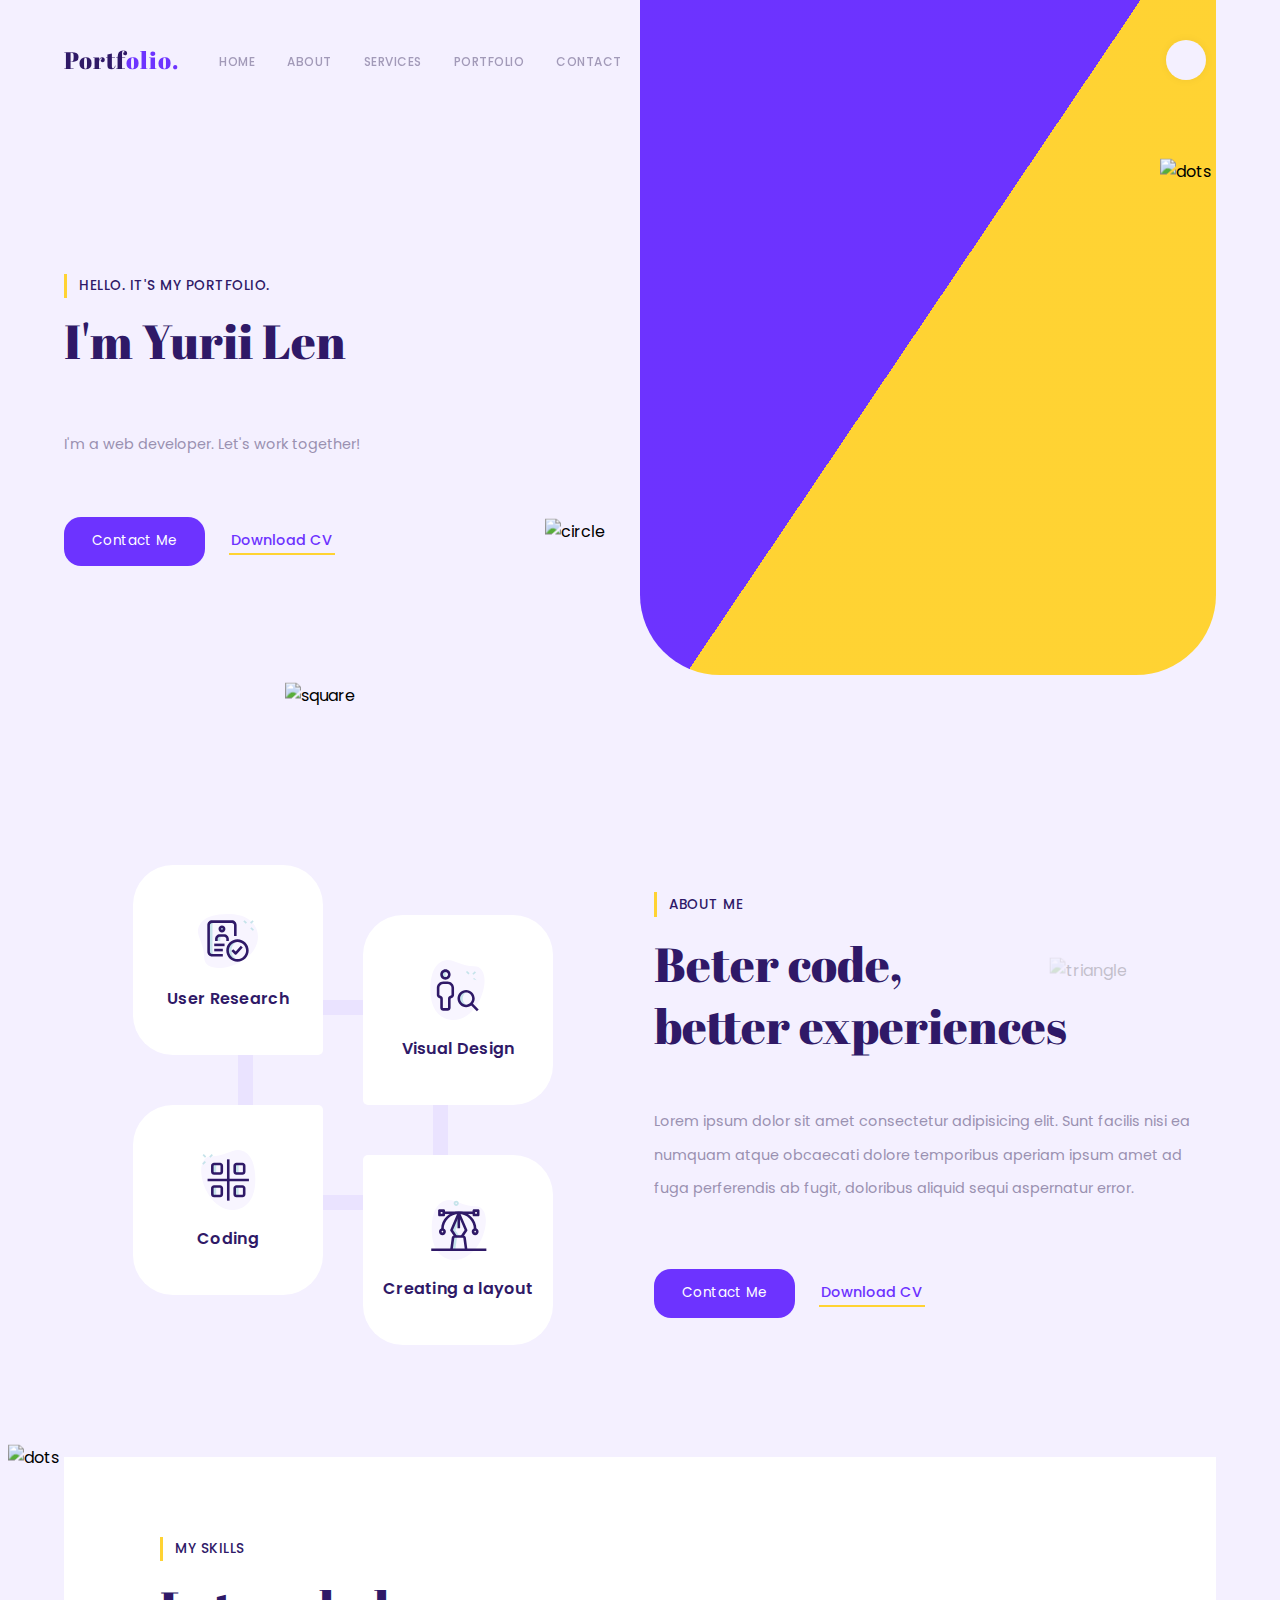
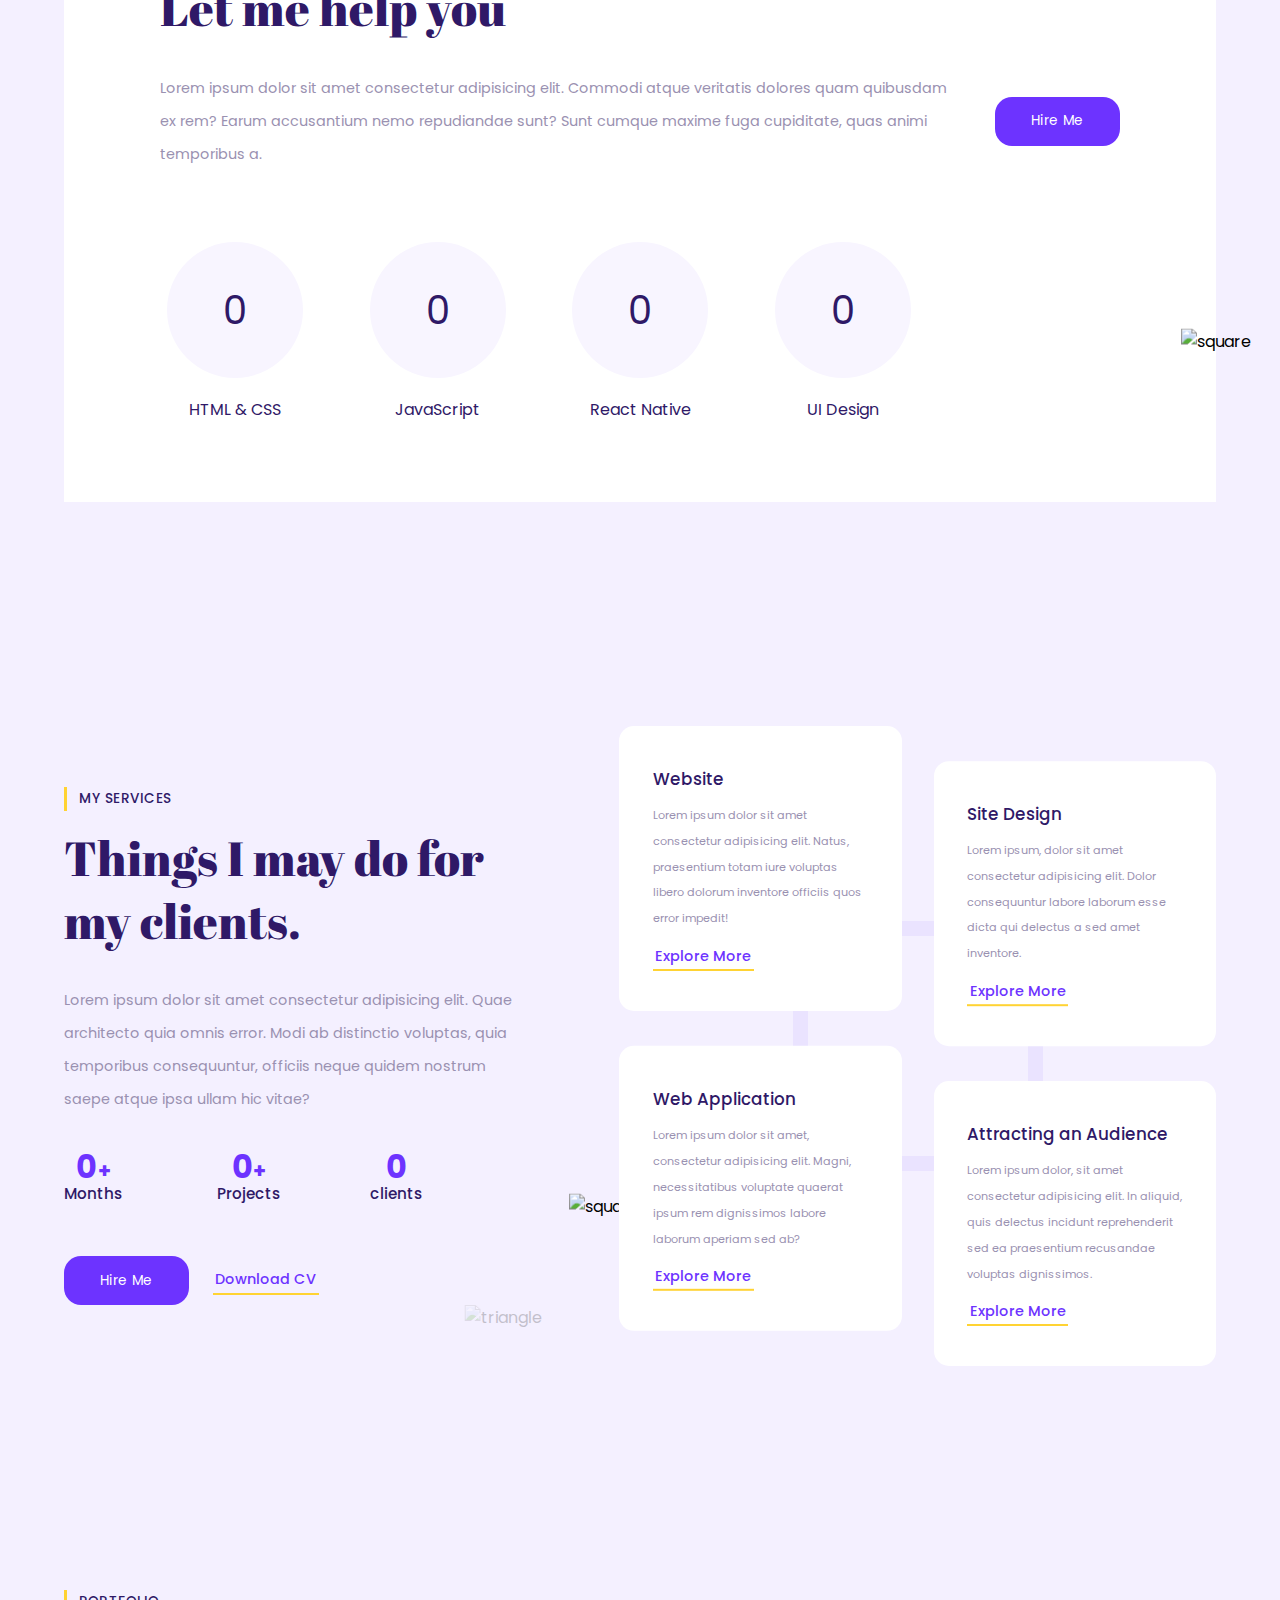
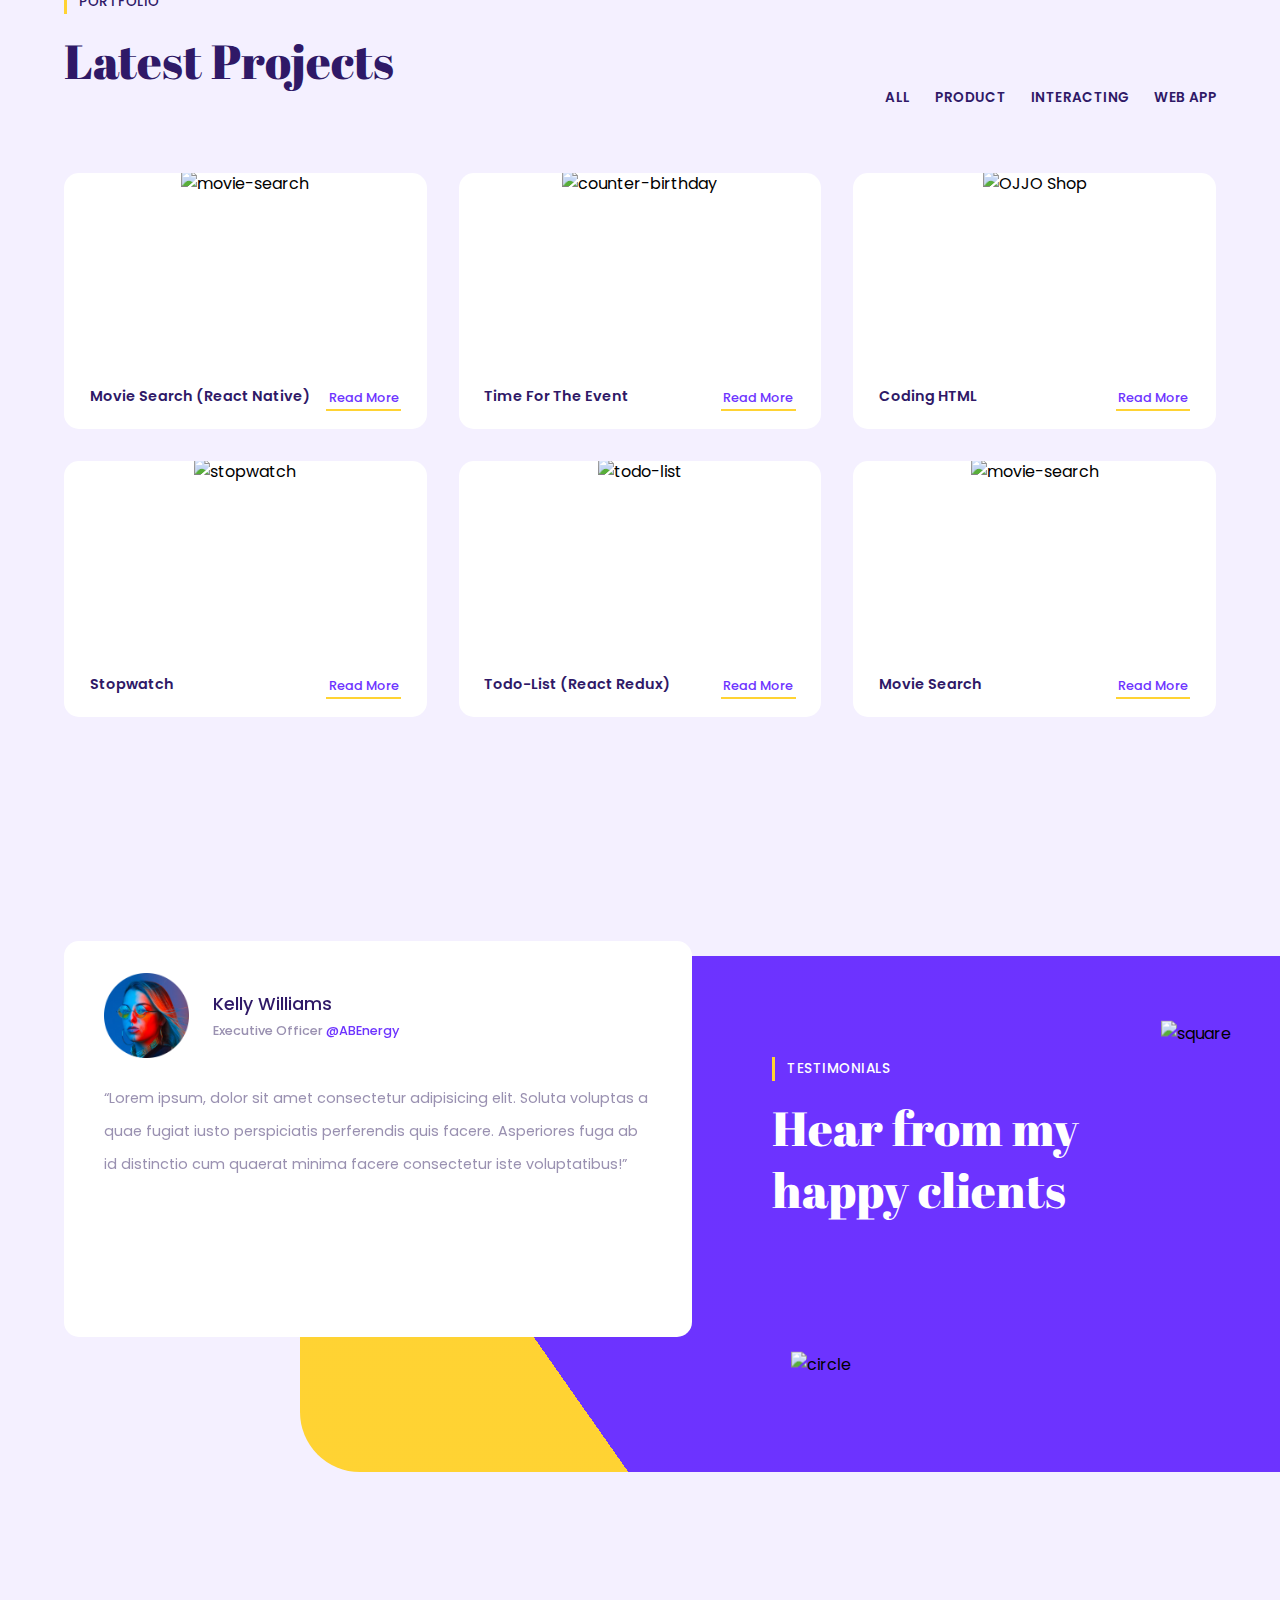
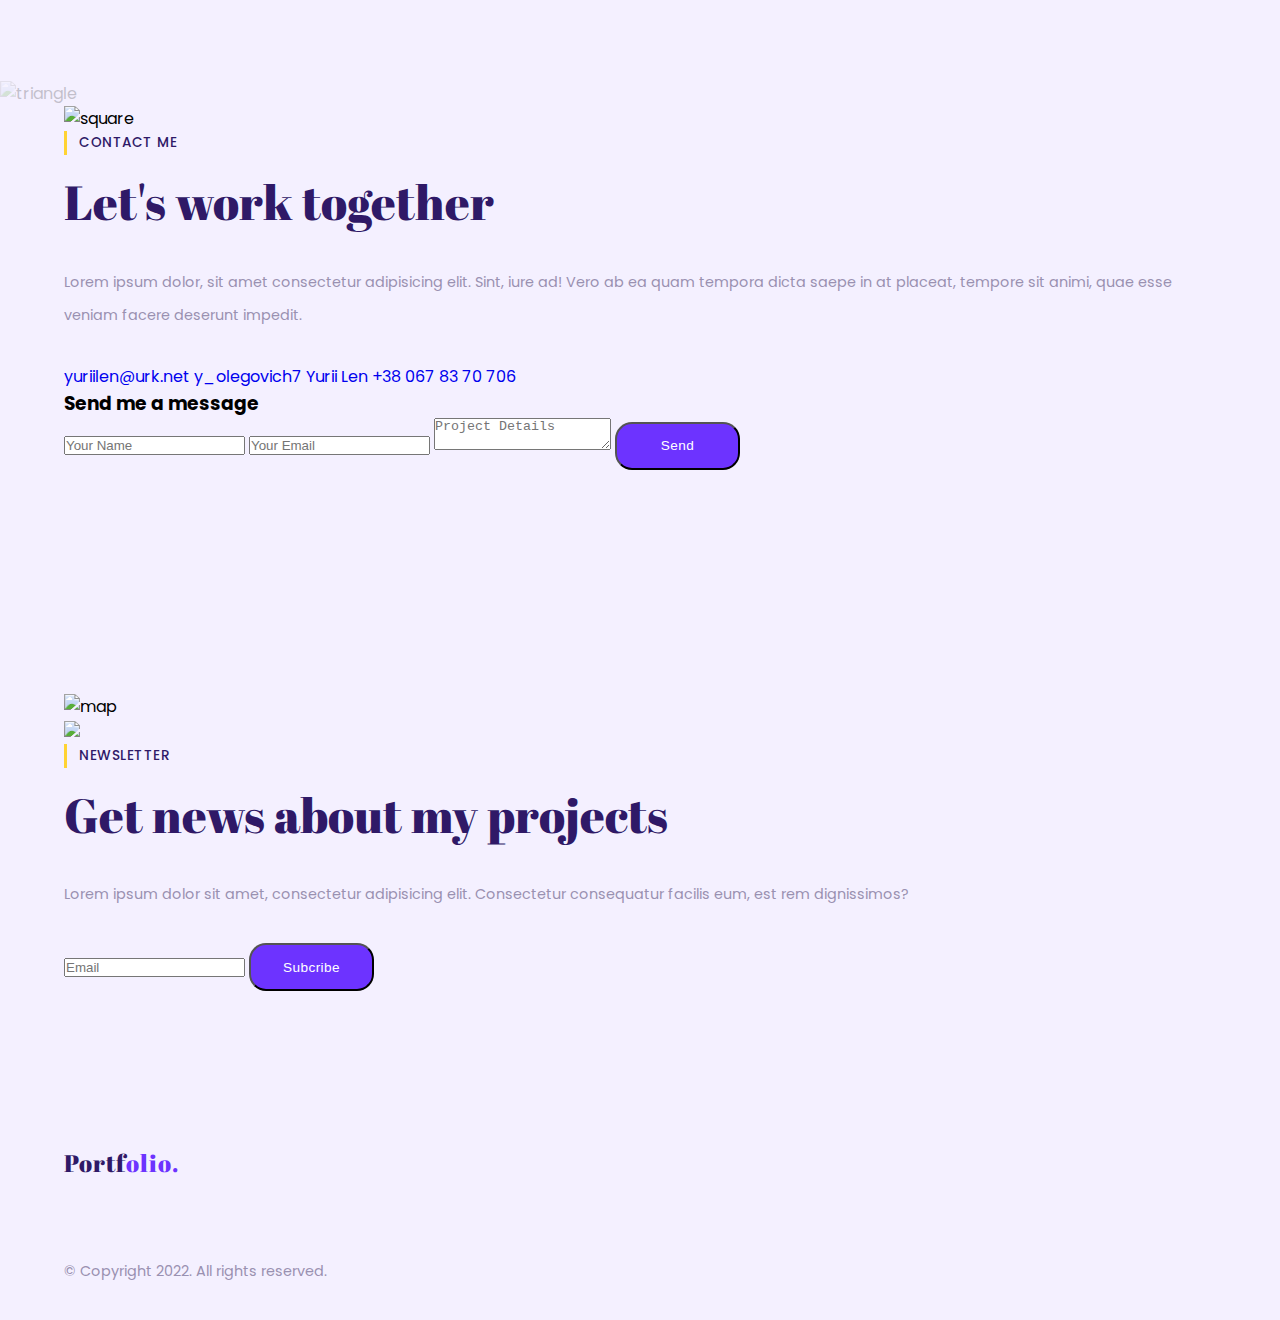
==== commit 7f1a9099: "update" ====
--- a/index.html
+++ b/index.html
@@ -10,6 +10,7 @@
     <link rel="stylesheet" href="https://unpkg.com/swiper@8/swiper-bundle.min.css" />
     <link rel="stylesheet" href="https://unicons.iconscout.com/release/v4.0.0/css/line.css">
     <link rel="stylesheet" href="./CSS/styles.css">
+
 </head>
 
 <body>
@@ -19,19 +20,19 @@
             <div class="links">
                 <ul>
                     <li>
-                        <a href="#" class="nav-link">Home</a>
+                        <a href="#home" class="nav-link">Home</a>
                     </li>
                     <li>
-                        <a href="#" class="nav-link">About</a>
+                        <a href="#about" class="nav-link">About</a>
                     </li>
                     <li>
-                        <a href="#" class="nav-link">Services</a>
+                        <a href="#services" class="nav-link">Services</a>
                     </li>
                     <li>
-                        <a href="#" class="nav-link">Portfolio</a>
+                        <a href="#portfolio" class="nav-link">Portfolio</a>
                     </li>
                     <li>
-                        <a href="#" class="nav-link">Contact</a>
+                        <a href="#contact" class="nav-link">Contact</a>
                     </li>
                 </ul>
                 <i class="uil uil-moon toggle-btn"></i>
@@ -39,7 +40,7 @@
         </nav>
     </header>
     <main>
-        <section class="showcase-area">
+        <section class="showcase-area" id="home">
             <img src="./pictures/square1.png" class="shape square" alt="square">
             <div class="container">
                 <div class="showcase-info">
@@ -60,7 +61,7 @@
             </div>
         </section>
 
-        <section class="about">
+        <section class="about" id="about">
             <img src="./pictures/triangle.png" class="shape triangle" alt="triangle">
             <div class="container">
                 <div class="about-grid">
@@ -315,7 +316,7 @@
                                 </path>
                             </g>
                         </svg>
-                        <h3>User Testing</h3>
+                        <h3>Coding</h3>
                     </div>
                     <div class="about-card">
                         <svg class="icon" xmlns="http://www.w3.org/2000/svg" xmlns:xlink="http://www.w3.org/1999/xlink"
@@ -381,7 +382,7 @@
                             </path>
                             <path class="st2" d="M27.63,414.02H498v22.05H27.63V414.02z"></path>
                         </svg>
-                        <h3>Prototyping</h3>
+                        <h3>Creating a layout</h3>
                     </div>
                 </div>
                 <div class="about-info">
@@ -413,7 +414,7 @@
                                 quam quibusdam ex rem? Earum accusantium nemo repudiandae sunt? Sunt cumque maxime fuga
                                 cupiditate, quas animi temporibus a.
                             </p>
-                            <a href="#" class="btn">Hire me</a>
+                            <a href="mailto:yuriilen@ukr.net" class="btn">Hire me</a>
                         </div>
                     </div>
                     <div class="skills-wrap">
@@ -423,21 +424,10 @@
                                     <circle cx="75" cy="75" r="68" />
                                 </svg>
                                 <h2 class="counter">
-                                    <span data-target="77">0</span>
+                                    <span data-target="71">0</span>
                                 </h2>
                             </div>
-                            <div class="sk-title">HTML</div>
-                        </div>
-                        <div class="skill">
-                            <div class="sk-progress">
-                                <svg>
-                                    <circle cx="75" cy="75" r="68" />
-                                </svg>
-                                <h2 class="counter">
-                                    <span data-target="61">0</span>
-                                </h2>
-                            </div>
-                            <div class="sk-title">CSS</div>
+                            <div class="sk-title">HTML & CSS</div>
                         </div>
                         <div class="skill">
                             <div class="sk-progress">
@@ -479,7 +469,7 @@
             </div>
         </section>
 
-        <section class="services section">
+        <section class="services section" id="services">
             <img src="./pictures/triangle.png" alt="triangle" class="shpe triangle">
             <div class="container">
                 <div class="services-info">
@@ -518,7 +508,7 @@
                 <div class="services-grid">
                     <div class="srv-card">
                         <div class="card-desc">
-                            <h3>Brand Identity</h3>
+                            <h3>Website</h3>
                             <p class="text">Lorem ipsum dolor sit amet consectetur adipisicing elit. Natus, praesentium
                                 totam iure voluptas libero dolorum inventore officiis quos error impedit!</p>
                         </div>
@@ -526,7 +516,7 @@
                     </div>
                     <div class="srv-card">
                         <div class="card-desc">
-                            <h3>Product Design</h3>
+                            <h3>Site Design</h3>
                             <p class="text">Lorem ipsum, dolor sit amet consectetur adipisicing elit. Dolor consequuntur
                                 labore laborum esse dicta qui delectus a sed amet inventore.</p>
                         </div>
@@ -534,7 +524,7 @@
                     </div>
                     <div class="srv-card">
                         <div class="card-desc">
-                            <h3>App Design</h3>
+                            <h3>Web Application</h3>
                             <p class="text">Lorem ipsum dolor sit amet, consectetur adipisicing elit. Magni,
                                 necessitatibus voluptate quaerat ipsum rem dignissimos labore laborum aperiam sed ab?
                             </p>
@@ -543,7 +533,7 @@
                     </div>
                     <div class="srv-card">
                         <div class="card-desc">
-                            <h3>Brand Identity</h3>
+                            <h3>Attracting an Audience</h3>
                             <p class="text">Lorem ipsum dolor, sit amet consectetur adipisicing elit. In aliquid, quis
                                 delectus incidunt reprehenderit sed ea praesentium recusandae voluptas dignissimos.</p>
                         </div>
@@ -554,7 +544,7 @@
             </div>
         </section>
 
-        <section class="portfolio section">
+        <section class="portfolio section" id="portfolio">
             <div class="modal">
                 <div class="modal-overlay"></div>
                 <div class="slider-wrap">
@@ -584,10 +574,100 @@
                         <button class="filter-btn" data-filter="all">All</button>
                         <button class="filter-btn" data-filter=".product">Product</button>
                         <button class="filter-btn" data-filter=".inter">Interacting</button>
-                        <button class="filter-btn" data-filter=".web">Web App</button>
+                        <button class="filter-btn" data-filter=".app">Web App</button>
                     </div>
                 </div>
                 <div class="portfolio-gallery">
+                    <div class="mix prt-card app">
+                        <div class="prt-image">
+                            <img src="./pictures/movie-search.png" style="height: 200px;" alt="movie-search">
+                            <div class="prt-overlay">
+                                <span class="prt-icon zoom-icon" style="--i: 0s">
+                                    <i class="uil uil-search-plus"></i>
+                                </span>
+                                <a href="https://9mue5.csb.app/" class="prt-icon" id="copyLink1" style="--i: .15s">
+                                    <i class="uil uil-link-h check"></i>
+                                </a>
+                            </div>
+                        </div>
+                        <div class="prt-desc">
+                            <h3>Movie Search (React Native)</h3>
+                            <a href="https://9mue5.csb.app/" target="_blank" class="btn secondary-btn sm">Read more</a>
+                        </div>
+                    </div>
+                    <div class="mix prt-card inter">
+                        <div class="prt-image">
+                            <img src="./pictures/counter-brth.png" style="height: 200px;" alt="counter-birthday">
+                            <div class="prt-overlay">
+                                <span class="prt-icon zoom-icon" style="--i: 0s">
+                                    <i class="uil uil-search-plus"></i>
+                                </span>
+                                <a href="https://yuralen.github.io/counter-time-brth/src/index.html" class="prt-icon"
+                                    id="copyLink2" style="--i: .15s">
+                                    <i class="uil uil-link-h check"></i>
+                                </a>
+                            </div>
+                        </div>
+                        <div class="prt-desc">
+                            <h3>Time for the event</h3>
+                            <a href="https://yuralen.github.io/counter-time-brth/src/index.html" target="_blank"
+                                class="btn secondary-btn sm">Read more</a>
+                        </div>
+                    </div>
+                    <div class="mix prt-card product">
+                        <div class="prt-image">
+                            <img src="./pictures/OJJO.png" style="height: 200px;" alt="OJJO Shop">
+                            <div class="prt-overlay">
+                                <span class="prt-icon zoom-icon" style="--i: 0s">
+                                    <i class="uil uil-search-plus"></i>
+                                </span>
+                                <a href="https://tnxhj.csb.app/" class="prt-icon" id="copyLink3" style="--i: .15s">
+                                    <i class="uil uil-link-h check"></i>
+                                </a>
+                            </div>
+                        </div>
+                        <div class="prt-desc">
+                            <h3>Coding HTML</h3>
+                            <a href="https://tnxhj.csb.app/" target="_blank" class="btn secondary-btn sm">Read more</a>
+                        </div>
+                    </div>
+                    <div class="mix prt-card app">
+                        <div class="prt-image">
+                            <img src="./pictures/Знімок+екрана+2022-02-21+154252.png" style="height: 200px;"
+                                alt="stopwatch">
+                            <div class="prt-overlay">
+                                <span class="prt-icon zoom-icon" style="--i: 0s">
+                                    <i class="uil uil-search-plus"></i>
+                                </span>
+                                <a href="https://yuralen.github.io/stopwatch/src/index.html" class="prt-icon"
+                                    id="copyLink4" style="--i: .15s">
+                                    <i class="uil uil-link-h"></i>
+                                </a>
+                            </div>
+                        </div>
+                        <div class="prt-desc">
+                            <h3>Stopwatch</h3>
+                            <a href="https://yuralen.github.io/stopwatch/src/index.html" target="_blank"
+                                class="btn secondary-btn sm">Read more</a>
+                        </div>
+                    </div>
+                    <div class="mix prt-card app">
+                        <div class="prt-image">
+                            <img src="./pictures/todo-list.png" style="height: 200px;" alt="todo-list">
+                            <div class="prt-overlay">
+                                <span class="prt-icon zoom-icon" style="--i: 0s">
+                                    <i class="uil uil-search-plus"></i>
+                                </span>
+                                <a href="https://2jy8u.csb.app/" class="prt-icon" id="copyLink5" style="--i: .15s">
+                                    <i class="uil uil-link-h"></i>
+                                </a>
+                            </div>
+                        </div>
+                        <div class="prt-desc">
+                            <h3>todo-list (React Redux)</h3>
+                            <a href="https://2jy8u.csb.app/" target="_blank" class="btn secondary-btn sm">Read more</a>
+                        </div>
+                    </div>
                     <div class="mix prt-card inter">
                         <div class="prt-image">
                             <img src="./pictures/movie-search.png" style="height: 200px;" alt="movie-search">
@@ -595,100 +675,14 @@
                                 <span class="prt-icon zoom-icon" style="--i: 0s">
                                     <i class="uil uil-search-plus"></i>
                                 </span>
-                                <a href="#" class="prt-icon" style="--i: .15s">
+                                <a href="https://9mue5.csb.app/" class="prt-icon" id="copyLink6" style="--i: .15s">
                                     <i class="uil uil-link-h"></i>
                                 </a>
                             </div>
                         </div>
                         <div class="prt-desc">
-                            <h3>Movie Search (React Native)</h3>
-                            <a href="#" class="btn secondary-btn sm">Read more</a>
-                        </div>
-                    </div>
-                    <div class="mix prt-card product">
-                        <div class="prt-image">
-                            <img src="./pictures/counter-brth.png" style="height: 200px;" alt="counter-birthday">
-                            <div class="prt-overlay">
-                                <span class="prt-icon zoom-icon" style="--i: 0s">
-                                    <i class="uil uil-search-plus"></i>
-                                </span>
-                                <a href="#" class="prt-icon" style="--i: .15s">
-                                    <i class="uil uil-link-h"></i>
-                                </a>
-                            </div>
-                        </div>
-                        <div class="prt-desc">
-                            <h3>Time for the event</h3>
-                            <a href="#" class="btn secondary-btn sm">Read more</a>
-                        </div>
-                    </div>
-                    <div class="mix prt-card web">
-                        <div class="prt-image">
-                            <img src="./pictures/OJJO.png" style="height: 200px;" alt="OJJO Shop">
-                            <div class="prt-overlay">
-                                <span class="prt-icon zoom-icon" style="--i: 0s">
-                                    <i class="uil uil-search-plus"></i>
-                                </span>
-                                <a href="#" class="prt-icon" style="--i: .15s">
-                                    <i class="uil uil-link-h"></i>
-                                </a>
-                            </div>
-                        </div>
-                        <div class="prt-desc">
-                            <h3>Coding HTML</h3>
-                            <a href="#" class="btn secondary-btn sm">Read more</a>
-                        </div>
-                    </div>
-                    <div class="mix prt-card product">
-                        <div class="prt-image">
-                            <img src="./pictures/Знімок+екрана+2022-02-21+154252.png" style="height: 200px;"
-                                alt="stopwatch">
-                            <div class="prt-overlay">
-                                <span class="prt-icon zoom-icon" style="--i: 0s">
-                                    <i class="uil uil-search-plus"></i>
-                                </span>
-                                <a href="#" class="prt-icon" style="--i: .15s">
-                                    <i class="uil uil-link-h"></i>
-                                </a>
-                            </div>
-                        </div>
-                        <div class="prt-desc">
-                            <h3>Stopwatch</h3>
-                            <a href="#" class="btn secondary-btn sm">Read more</a>
-                        </div>
-                    </div>
-                    <div class="mix prt-card inter">
-                        <div class="prt-image">
-                            <img src="./pictures/todo-list.png" style="height: 200px;" alt="todo-list">
-                            <div class="prt-overlay">
-                                <span class="prt-icon zoom-icon" style="--i: 0s">
-                                    <i class="uil uil-search-plus"></i>
-                                </span>
-                                <a href="#" class="prt-icon" style="--i: .15s">
-                                    <i class="uil uil-link-h"></i>
-                                </a>
-                            </div>
-                        </div>
-                        <div class="prt-desc">
-                            <h3>todo-list (React Redux)</h3>
-                            <a href="#" class="btn secondary-btn sm">Read more</a>
-                        </div>
-                    </div>
-                    <div class="mix prt-card web">
-                        <div class="prt-image">
-                            <img src="./pictures/movie-search.png" style="height: 200px;" alt="movie-search">
-                            <div class="prt-overlay">
-                                <span class="prt-icon zoom-icon" style="--i: 0s">
-                                    <i class="uil uil-search-plus"></i>
-                                </span>
-                                <a href="#" class="prt-icon" style="--i: .15s">
-                                    <i class="uil uil-link-h"></i>
-                                </a>
-                            </div>
-                        </div>
-                        <div class="prt-desc">
                             <h3>Movie Search</h3>
-                            <a href="#" class="btn secondary-btn sm">Read more</a>
+                            <a href="https://9mue5.csb.app/" target="_blank" class="btn secondary-btn sm">Read more</a>
                         </div>
                     </div>
                 </div>
@@ -711,7 +705,8 @@
                                     <h5>Executive Officer <a href="#">@ABEnergy</a></h5>
                                 </div>
                             </div>
-                            <q class="text">Lorem ipsum, dolor sit amet consectetur adipisicing elit. Soluta voluptas a quae
+                            <q class="text">Lorem ipsum, dolor sit amet consectetur adipisicing elit. Soluta voluptas a
+                                quae
                                 fugiat iusto perspiciatis perferendis quis facere. Asperiores fuga ab id distinctio cum
                                 quaerat minima facere consectetur iste voluptatibus!</q>
                         </div>
@@ -723,8 +718,10 @@
                                     <h5>SEO of <a href="#">@eco-focus</a></h5>
                                 </div>
                             </div>
-                            <q class="text">Lorem ipsum dolor sit amet consectetur adipisicing elit. Eaque explicabo aliquid
-                                officia aspernatur dolore magni blanditiis debitis unde animi nihil voluptatibus architecto
+                            <q class="text">Lorem ipsum dolor sit amet consectetur adipisicing elit. Eaque explicabo
+                                aliquid
+                                officia aspernatur dolore magni blanditiis debitis unde animi nihil voluptatibus
+                                architecto
                                 sint magnam cum ipsa optio, eos laboriosam nobis?</q>
                         </div>
                         <div class="swiper-slide">
@@ -736,7 +733,8 @@
                                 </div>
                             </div>
                             <q class="text">Lorem ipsum dolor, sit amet consectetur adipisicing elit. Quasi, quos at!
-                                Ratione maiores rerum, quibusdam facere esse dignissimos veritatis fuga aspernatur, illum,
+                                Ratione maiores rerum, quibusdam facere esse dignissimos veritatis fuga aspernatur,
+                                illum,
                                 nesciunt eligendi odit reprehenderit minus illo nostrum labore!</q>
                         </div>
                     </div>
@@ -748,9 +746,91 @@
                 </div>
             </div>
         </section>
+
+        <section class="contact section" id="contact">
+            <img src="./pictures/triangle.png" class="shape triangle" alt="triangle">
+            <div class="container">
+                <img src="./pictures/square2.png" class="shape square" alt="square">
+                <div class="contact-info">
+                    <h3 class="sub-heading">Contact me</h3>
+                    <h1 class="heading">Let's work together</h1>
+                    <p class="text">Lorem ipsum dolor, sit amet consectetur adipisicing elit. Sint, iure ad! Vero ab ea
+                        quam tempora dicta saepe in at placeat, tempore sit animi, quae esse veniam facere deserunt
+                        impedit.</p>
+                    <a href="mailto:yuriilen@ukr.net" class="mail"><i class="uil uil-envelope-alt"></i> yuriilen@urk.net
+                        <i class="uil uil-arrow-right"></i>
+                    </a>
+                    <a href="https://t.me/y_olegovich7" target="_blank" class="mail"><i class="uil uil-telegram"></i> y_olegovich7 
+                        <i class="uil uil-arrow-right"></i>
+                    </a>
+                    <a href="https://www.linkedin.com/in/yurii-len/" target="_blank" class="mail"><i class="uil uil-linkedin"></i> Yurii Len 
+                        <i class="uil uil-arrow-right"></i>
+                    </a>
+                    <a href="tel:380678370706" class="phone">
+                        <i class="uil uil-mobile-android"></i> +38 067 83 70 706 <i class="uil uil-arrow-right"></i>
+                    </a>
+                </div>
+                <form action="mail.php" method="POST" id="form" class="contact-form">
+                    <h3>Send me a message</h3>
+                    <input type="text" class="form-input _req" name="user_name" placeholder="Your Name" required>
+                    <input type="email" class="form-input _req _email" name="user_phone" placeholder="Your Email" required>
+                    <textarea placeholder="Project Details" class="form-input" name="user_message" required></textarea>
+                    <input type="submit" class="btn" value="Send">
+                </form>
+            </div>
+        </section>
+
+        <section class="subscription section">
+            <div class="container">
+                <img src="./pictures/map.png" class="map" alt="map">
+                <div class="sub-box">
+                    <img src="./pictures/square2.png" class="shape square">
+                    <div class="sub-info">
+                        <h3 class="sub-heading">Newsletter</h3>
+                        <h1 class="heading">Get news about my projects</h1>
+                        <p class="text">Lorem ipsum dolor sit amet, consectetur adipisicing elit. Consectetur
+                            consequatur facilis eum, est rem dignissimos?</p>
+                    </div>
+                    <form action="index.html">
+                        <input type="email" placeholder="Email" class="form-input" required>
+                        <input type="submit" class="btn" value="Subcribe">
+                    </form>
+                </div>
+            </div>
+        </section>
     </main>
+
+    <footer>
+        <div class="container">
+            <a href="#" class="logo">Portf<span>olio.</span></a>
+            <p class="text">&#169; Copyright 2022. All rights reserved.</p>
+            <ul class="social-media">
+                <li>
+                    <a href="https://www.facebook.com/profile.php?id=100017178250928" target="_blank" class="social-link">
+                        <i class="uil uil-facebook-f"></i>
+                    </a>
+                </li>
+                <li>
+                    <a href="https://www.linkedin.com/in/yurii-len/" target="_blank" class="social-link">
+                        <i class="uil uil-linkedin"></i>
+                    </a>
+                </li>
+                <li>
+                    <a href="https://t.me/y_olegovich7" target="_blank" class="social-link">
+                        <i class="uil uil-telegram"></i>
+                    </a>
+                </li>
+                <li>
+                    <a href="https://www.instagram.com/y_olegovich7/" target="_blank" class="social-link">
+                        <i class="uil uil-instagram"></i>
+                    </a>
+                </li>
+            </ul>
+        </div>
+    </footer>
     <script src="https://unpkg.com/swiper@8/swiper-bundle.min.js"></script>
     <script src="./JavaScript/mixitup.min.js"></script>
+    <script src="./JavaScript/form-submission.js"></script>
     <script src="./JavaScript/index.js"></script>
 </body>
 
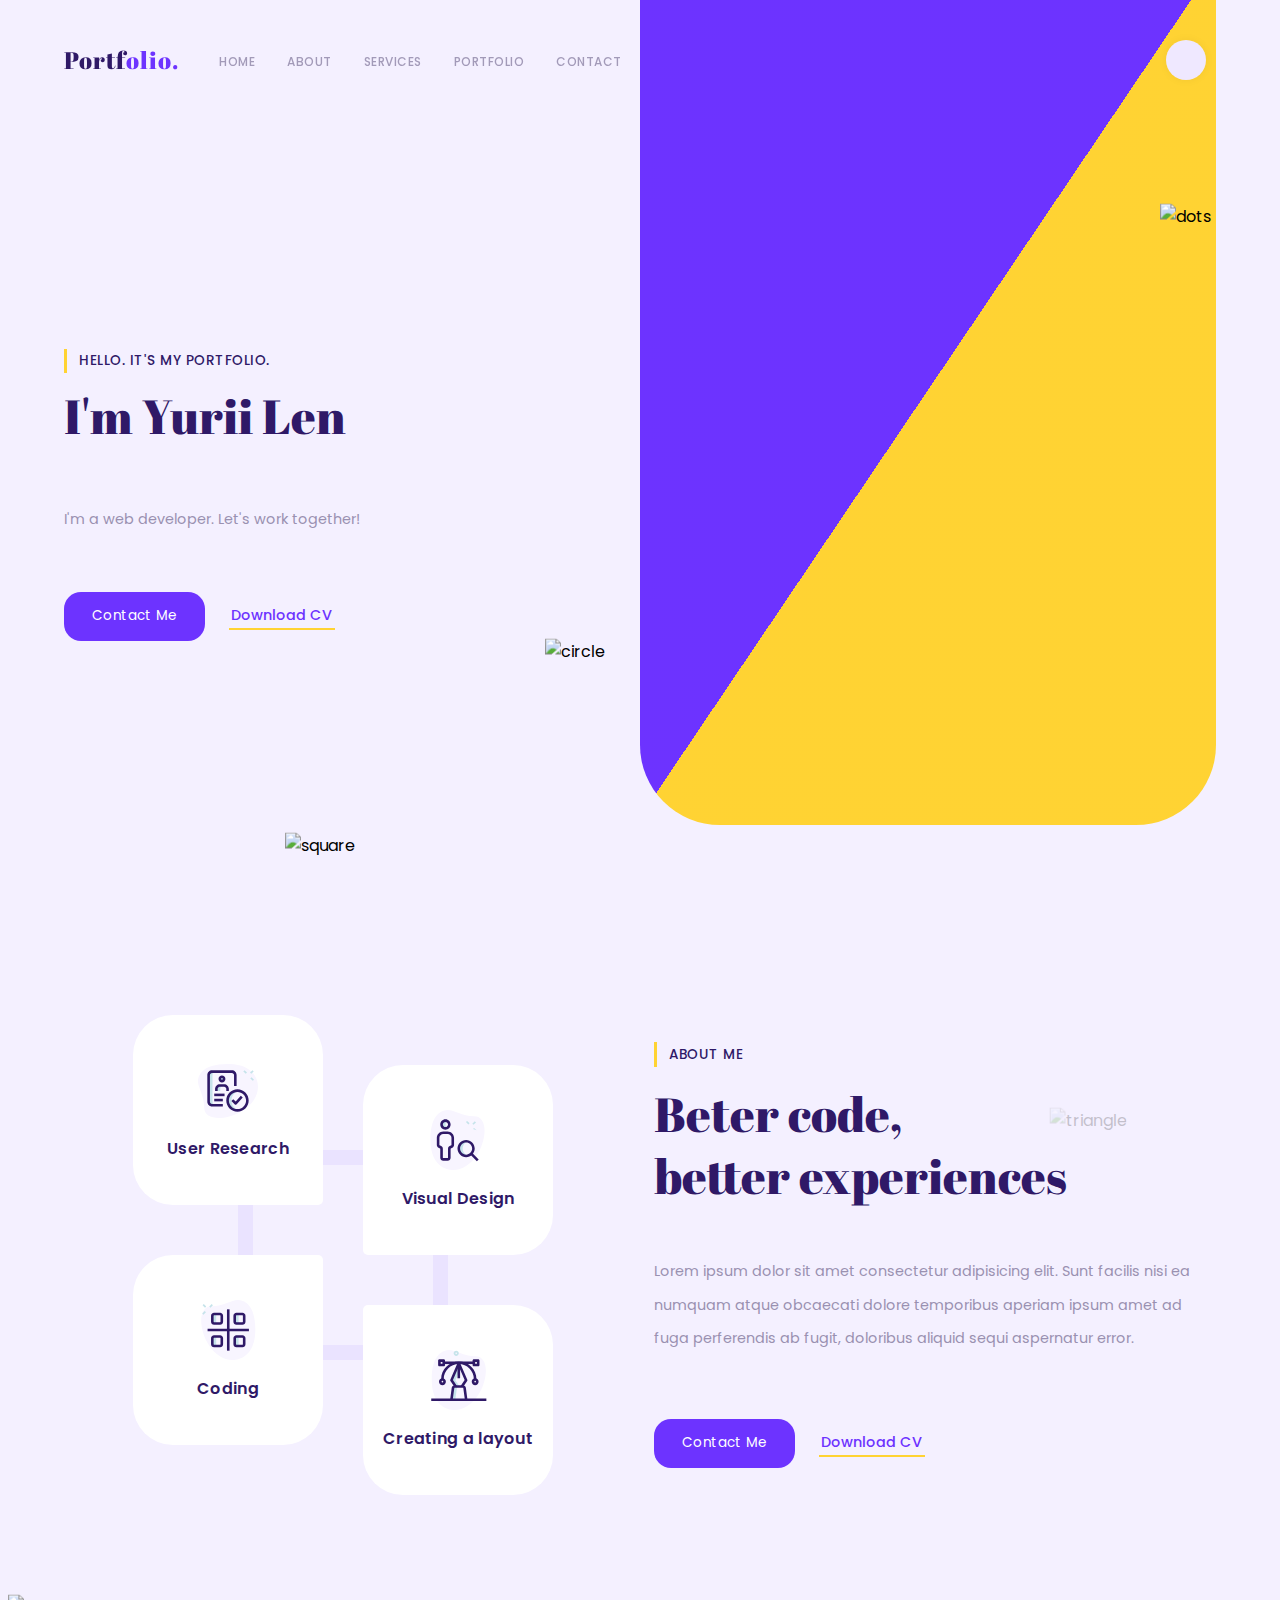
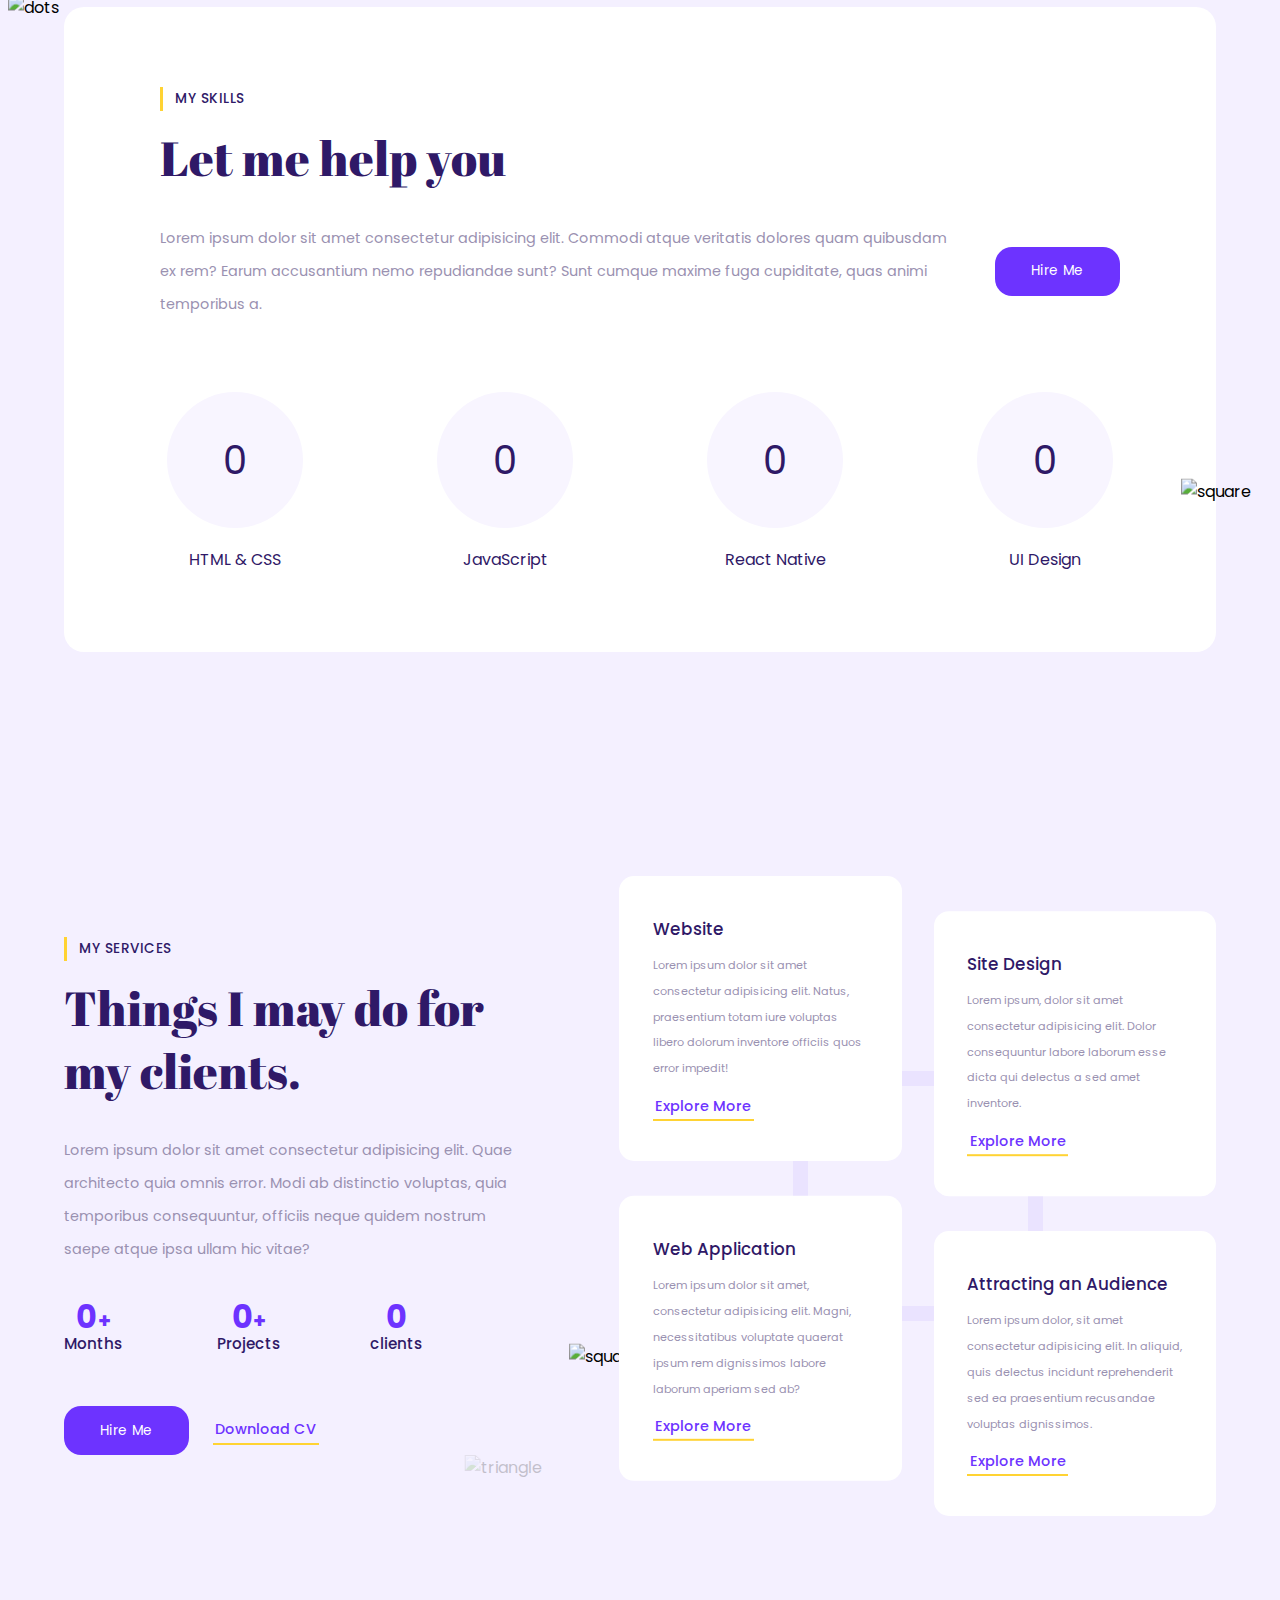
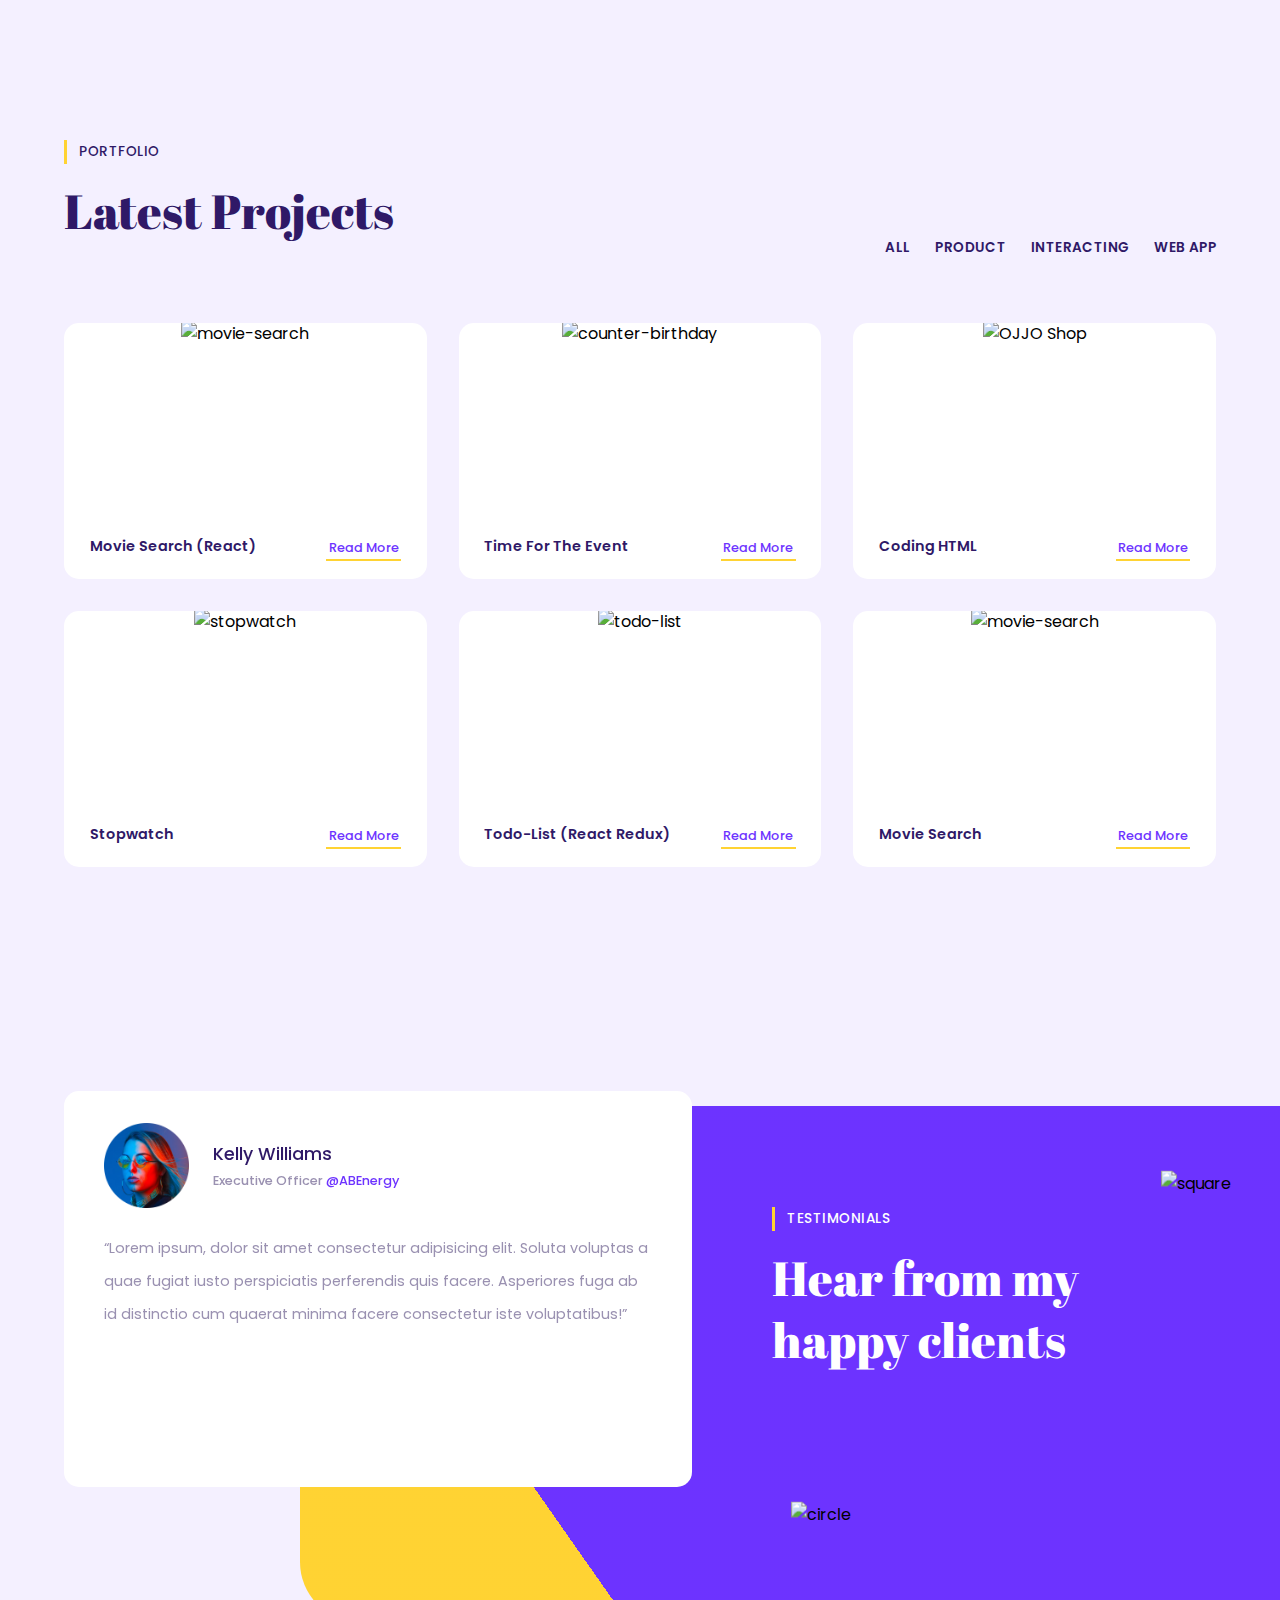
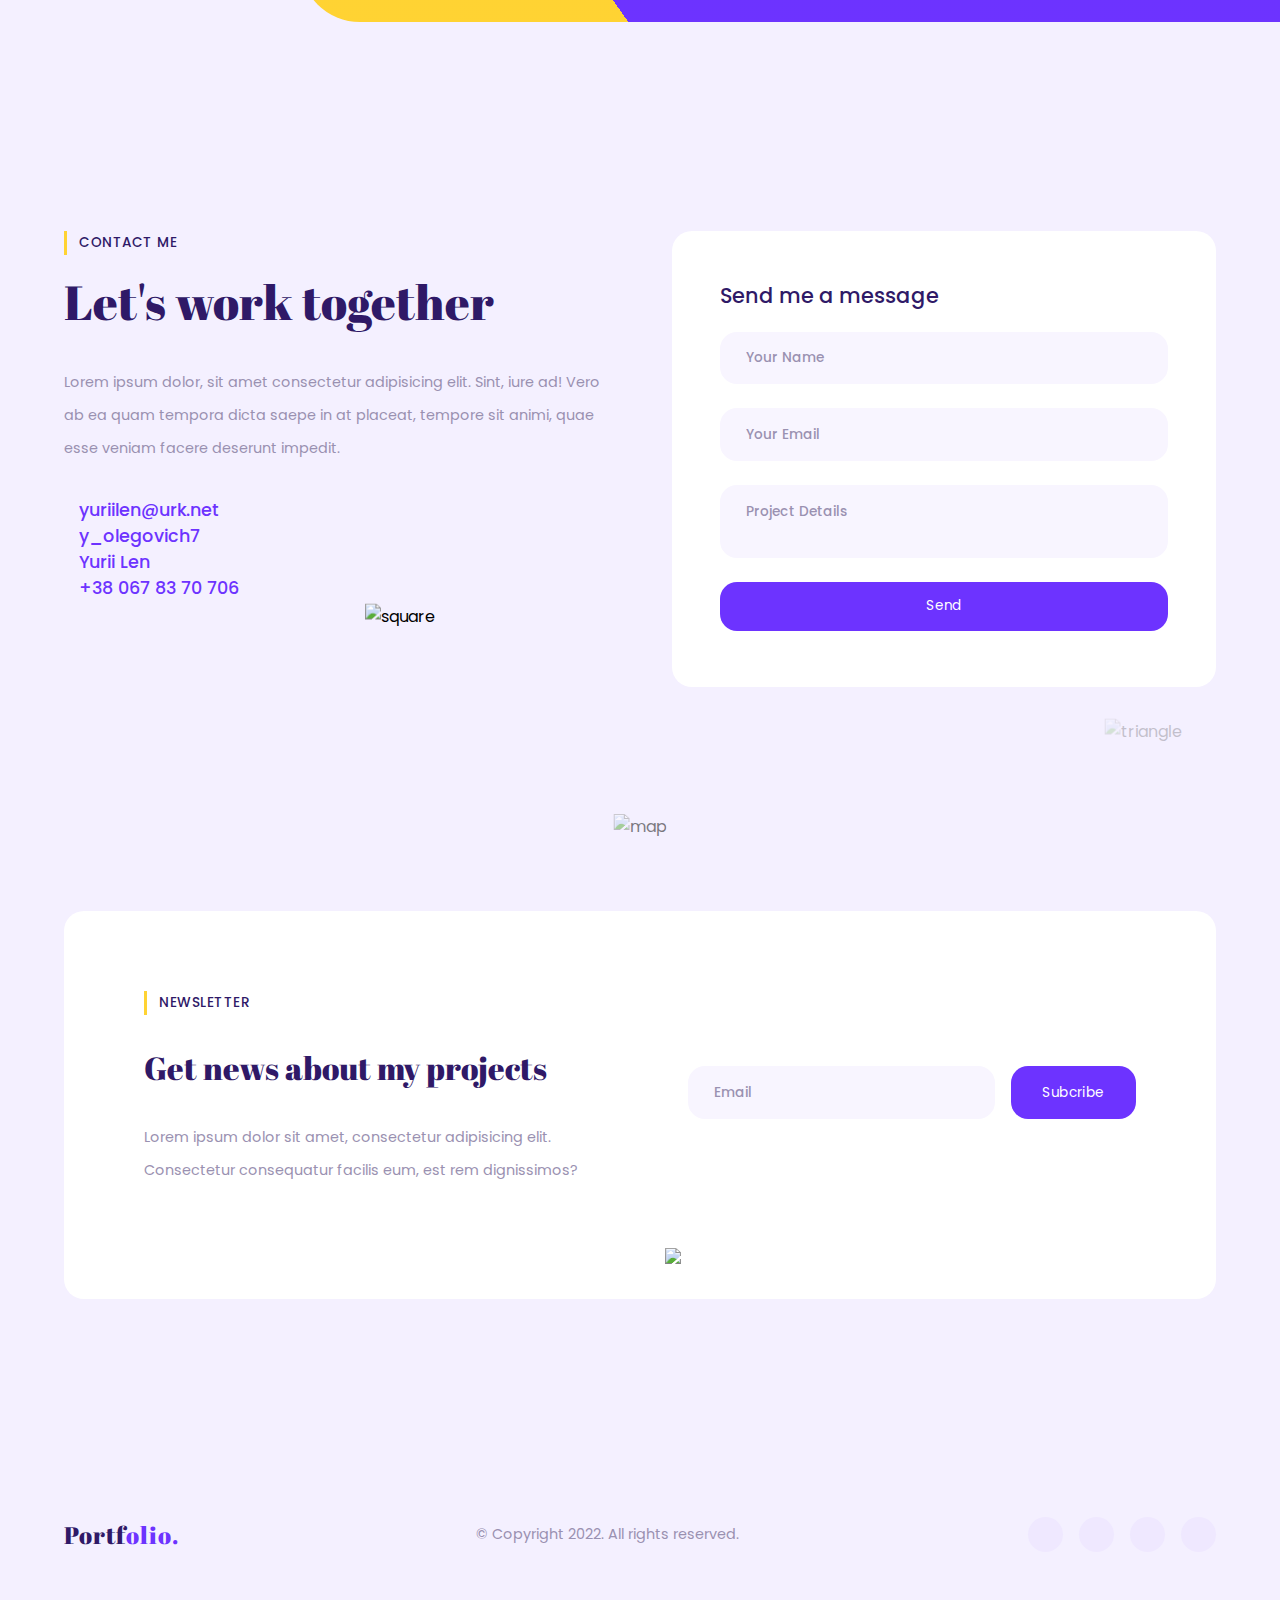
==== commit 69a0e5c9: "adaptive" ====
--- a/index.html
+++ b/index.html
@@ -14,6 +14,7 @@
 </head>
 
 <body>
+    <div class="overlay"></div>
     <header>
         <nav class="container">
             <a href="#" class="logo">Portf<span>olio.</span></a>
@@ -37,6 +38,10 @@
                 </ul>
                 <i class="uil uil-moon toggle-btn"></i>
             </div>
+            <div class="hamburger">
+                <div class="bar"></div>
+                <div class="bar"></div>
+            </div>
         </nav>
     </header>
     <main>
@@ -591,7 +596,7 @@
                             </div>
                         </div>
                         <div class="prt-desc">
-                            <h3>Movie Search (React Native)</h3>
+                            <h3>Movie Search (React)</h3>
                             <a href="https://9mue5.csb.app/" target="_blank" class="btn secondary-btn sm">Read more</a>
                         </div>
                     </div>
@@ -770,7 +775,7 @@
                         <i class="uil uil-mobile-android"></i> +38 067 83 70 706 <i class="uil uil-arrow-right"></i>
                     </a>
                 </div>
-                <form action="mail.php" method="POST" id="form" class="contact-form">
+                <form action="" method="POST" id="form" class="contact-form">
                     <h3>Send me a message</h3>
                     <input type="text" class="form-input _req" name="user_name" placeholder="Your Name" required>
                     <input type="email" class="form-input _req _email" name="user_phone" placeholder="Your Email" required>
--- a/CSS/styles.css
+++ b/CSS/styles.css
@@ -1,6 +1,6 @@
 @import url('https://fonts.googleapis.com/css2?family=Abril+Fatface&family=Poppins:wght@300;400;500;600;700;800&display=swap');
 
-/* -- Website Theme --*/
+/* ----------------------- Website Theme ----------------------- */
 
 :root{
     --hue-1: 257;
@@ -10,16 +10,57 @@
     --main-color-dark-1: hsl(var(--hue-1), 69%, 50%);
     --main-color-2: hsl(var(--hue-2), 100%, 60%);
     --main-color-dark-2: hsl(var(--hue-2), 82%, 55%);
-    --bg-color-1: hsl(var(--hue-1), 100%, 97%);
+    --section-padding: 7rem   
+}
+
+body{
+    --bg-color: hsl(var(--hue-1), 100%, 97%);
+    --bg-color-1: hsl(var(--hue-1), 100%, 95.5%);
     --bg-color-2: #fff;
     --bg-color-3: hsl(var(--hue-1), 100%, 98%);
     --bg-color-transparent: rgba(255, 255, 255, 0.6);
     --heading-color: hsl(var(--hue-1), 61%, 25%);
     --text-color: hsl(var(--hue-1), 17%, 63%);
-    --section-padding: 7rem
-}
-
-/* -- General Styles --*/
+}
+
+body.dark{
+    --bg-color: hsl(var(--hue-1), 19%, 15%);
+    --bg-color-1: hsl(var(--hue-1), 21%, 11%);
+    --bg-color-2: hsl(var(--hue-1), 23%, 19%);
+    --bg-color-3: hsl(var(--hue-1), 23%, 24%);
+    --bg-color-transparent: hsla(--hue-1), 23%, 19%, 0.6;
+    --heading-color: hsl(var(--hue-1), 100%, 95%);
+    --text-color: hsl(var(--hue-1), 14%, 51%);
+}
+
+body.dark .st1{
+    fill: hsl(--hue-1), 18%, 29%;
+}
+
+body.dark .shape.square{
+    opacity: 0.07;
+    pointer-events: none;
+}
+
+body.dark .toggle-btn{
+    background-color: var(--bg-color-3);
+}
+
+body.dark .toggle-btn:hover{
+    background-color: brightness(110%)
+}
+
+body.dark .nav-link:hover::after, body.dark .nav-link.active::after{
+    opacity: .6;
+}
+
+body.dark .form-input:hover{
+    filter: brightness(110%)
+}
+
+
+
+/* ----------------------- General Styles ----------------------- */
 
 *, *::before, *::after {
     padding: 0;
@@ -27,10 +68,16 @@
     box-sizing: border-box;
 }
 
+html{
+    scroll-behavior: smooth;
+}
+
 body{
     overflow-x: hidden;
     background-color: var(--bg-color);
     font-family: "Poppins", sans-serif;
+    outline-color: var(--bg-color-3);
+    transition: .3s background-color;
 }
 
 body.stopScrolling{
@@ -51,7 +98,7 @@
     list-style: none;
 }
 
-/* ---- Reusable Code ---- */
+/* ----------------------- Reusable Section ----------------------- */
 
 .container{
     position: relative;
@@ -85,6 +132,7 @@
     padding: .13rem .75rem; 
     margin-bottom: 1rem;
     font-weight: 500;
+    transition: .3s color;
 }
 
 .heading{
@@ -93,6 +141,7 @@
     font-family: "Abril Fatface", cursive;
     font-weight: 400;
     line-height: 1.3;
+    transition: .3s color;
 }
 
 .text{
@@ -100,6 +149,7 @@
     font-size: 0.9rem;
     margin: 2rem 0;
     line-height: 2.3;
+    transition: .3s color;
 }
 
 .section{
@@ -113,6 +163,7 @@
 
 .square{
     width: 70px;
+    transition: .3s opacity;
 }
 
 .triangle{
@@ -120,7 +171,87 @@
     opacity: .2;
 }
 
-/* ---- Navbar ---- */
+.btn{
+    display: inline-block;
+    padding: .9rem 1.75rem;
+    border-radius: 17px;
+    background-color: var(--main-color-1);
+    color: #fff;
+    min-width: 125px;
+    text-align: center;
+    border: none;
+    outline: none;
+    font-family: inherit;
+    font-size: 0.85rem;
+    letter-spacing: 0.4px;
+    text-transform: capitalize;  
+    transition: .3s;
+    cursor: pointer;
+}
+
+.btn:hover{
+    background-color: var(--main-color-dark-1);
+}
+
+.btn.secondary-btn{
+    position: relative;
+    background-color: transparent;
+    color: var(--main-color-1);
+    font-weight: 500;
+    font-size: .9rem;
+    letter-spacing: 0px;
+    border-bottom: 2.5px solid var(--main-color-2);
+    border-radius: 0px;
+    padding: .15rem;
+    min-width: revert;
+}
+
+.btn.btn.secondary-btn::before{
+    content: "";
+    position: absolute;
+    width: 0%;
+    height: 2.5px;
+    bottom: -2.5px;
+    left: 0;
+    background-color: var(--main-color-1);
+    transition: .3s ease-in-out;
+}
+
+.btn.secondary-btn:hover::before{
+    width: 100%;
+}
+
+.form-input{
+    display: inline-block;
+    padding: .9rem 1.5rem;
+    background: var(--bg-color-3);
+    border: 2px solid var(--bg-color-3);
+    width: 100%;
+    border-radius: 17px;
+    font-family: inherit;
+    font-size: 0.85rem;
+    font-weight: 500;
+    color: var(--heading-color);
+    margin-bottom: 1.5rem;
+    outline-color: hsl(257deg 100% 63%);
+    transition: .3s;
+}
+
+.form-input::placeholder{
+    color: var(--text-color);
+}
+
+.form-input:hover{
+    filter: brightness(97%);
+}
+
+.form-input:valid, .form-input:focus{
+    filter: brightness(100%);
+    background: var(--bg-color-1);
+    border-color: var(--main-color-1);
+}
+
+/* ----------------------- Navbar Section ----------------------- */
 
 header{
     position: fixed;
@@ -187,11 +318,11 @@
     transition: .3s;
 }
 
-.nav-link:hover{
+.nav-link:hover, .nav-link.active{
     color: var(--heading-color);
 }
 
-.nav-link:hover::after{
+.nav-link:hover::after, .nav-link.active::after{
     width: 100%;
     opacity: .2;
 }
@@ -216,7 +347,48 @@
     filter: brightness(97%);
 }
 
-/* -- Showcase Area -- */
+.hamburger{
+    display: none;
+    padding: 1rem 0;
+    height: 12px;
+    width: 25px;
+    box-sizing: content-box;
+    cursor: pointer;
+    position: relative;
+}
+
+.hamburger .bar{
+    width: 100%;
+    height: 2px;
+    background-color: var(--heading-color);
+    border-radius: 3px;
+    position: absolute;
+}
+
+.hamburger .bar:first-child{
+    top: 1rem;
+    transition: top .2s .15s, transform .3s .1s;
+}
+
+.hamburger .bar:last-child{
+    bottom: 1rem;
+    transition: bottom .2s .15s, transform .3s .1s;
+}
+
+body.open .hamburger .bar:first-child{
+    top: 50%;
+    transform: translateY(-50%) rotate(-45deg);
+    transition: top .2s, transform .3s .1s;
+}
+
+body.open .hamburger .bar:last-child{
+    bottom: 50%;
+    transform: translateY(50%) rotate(45deg);
+    transition: bottom .2s, transform .3s .1s;
+}
+
+
+/* ----------------------- Showcase area Section ----------------------- */
 
 .showcase-area{
     padding: 120px 0px;
@@ -229,7 +401,7 @@
     display: grid;
     grid-template-columns: repeat(2, 1fr);
     height: calc(100vh - 120px);
-    max-height: 600px;
+    max-height: 750px;
     align-items: center;
 }
 
@@ -253,52 +425,6 @@
 
 .cta .btn{
     margin-right: 1.5rem;
-}
-
-.btn{
-    display: inline-block;
-    padding: .9rem 1.75rem;
-    border-radius: 17px;
-    background-color: var(--main-color-1);
-    color: #fff;
-    min-width: 125px;
-    text-align: center;
-    font-size: 0.85rem;
-    letter-spacing: 0.4px;
-    text-transform: capitalize;  
-    transition: .3s;
-}
-
-.btn:hover{
-    background-color: var(--main-color-dark-1);
-}
-
-.btn.secondary-btn{
-    position: relative;
-    background-color: transparent;
-    color: var(--main-color-1);
-    font-weight: 500;
-    font-size: .9rem;
-    letter-spacing: 0px;
-    border-bottom: 2.5px solid var(--main-color-2);
-    border-radius: 0px;
-    padding: .15rem;
-    min-width: revert;
-}
-
-.btn.btn.secondary-btn::before{
-    content: "";
-    position: absolute;
-    width: 0%;
-    height: 2.5px;
-    bottom: -2.5px;
-    left: 0;
-    background-color: var(--main-color-1);
-    transition: .3s ease-in-out;
-}
-
-.btn.secondary-btn:hover::before{
-    width: 100%;
 }
 
 .showcase-image{
@@ -314,7 +440,7 @@
 
 .showcase-image .person{
     position: relative;
-    width: 90%;
+    width: 100%;
     bottom: -8px;
     left: 50%;
     transform: translateX(-50%);
@@ -327,6 +453,7 @@
     left: 0;
     top: 80%;
     transform: translate(-50%, -50%);
+    pointer-events: none;
 }
 
 .showcase-area .dots{
@@ -334,6 +461,7 @@
     left: 100%;
     top: 30%;
     transform: translate(-50%, -50%);
+    pointer-events: none;
 }
 
 .showcase-area .square{
@@ -341,9 +469,10 @@
     left: 25%;
     bottom: 120px;
     transform: translate(-50%, -50%);
-}
-
-/* --- About Block --- */
+    pointer-events: none;
+}
+
+/* ----------------------- About Section ----------------------- */
 
 .about .container{
     display: grid;
@@ -376,6 +505,7 @@
     justify-content: center;
     cursor: pointer;
     transition: .5s transform;
+    transition: .5s transform, .3s background-color;
 }
 
 .about-card:nth-child(1){
@@ -404,15 +534,18 @@
 
 .st0{
     fill: var(--bg-color-3);
+    transition: .3s fill;
 }
 
 .st1{
     fill: #c5e3ea;
+    transition: .3s fill;
 }
 
 .st2{
     fill: var(--heading-color);
     transition: .3s;
+    transition: .3s fill;
 }
 
 .about-card h3{
@@ -421,6 +554,7 @@
     font-size: 1rem;
     margin-top: 1rem;
     letter-spacing: 0.3px;
+    transition: .3s color;
 }
 
 .about-card:hover{
@@ -451,7 +585,7 @@
     transform: translate(-50%, -50%);
 }
 
-/* ---- Skills Section ----*/
+/* ----------------------- Skills Section ----------------------- */
 
 .skills{
     overflow: hidden;
@@ -460,9 +594,10 @@
 .skills-box{
     background-color: var(--bg-color-2);
     padding: 5rem 6rem;
-    border-radius: 20;
+    border-radius: 20px;
     position: relative;
     width: 100%;
+    transition: .3s background-color;
 }
 
 .box-desc{
@@ -474,6 +609,7 @@
 
 .skills-wrap{
     display: grid;
+    display: flex;
     grid-template-columns: repeat(5, 150px);
     margin-top: 2rem;
     justify-content: space-between;
@@ -507,6 +643,7 @@
     stroke: var(--main-color-1);
     stroke-dasharray: 427;
     stroke-dashoffset: 427;
+    transition: .3s;
 }
 
 @keyframes progress{
@@ -524,6 +661,7 @@
     color: var(--heading-color);
     font-weight: 400;
     font-size: 0.9rem;
+    transition: .3s color;
 }
 
 .counter span{
@@ -535,6 +673,7 @@
     margin-top: .75rem;
     font-weight: 400;
     font-size: 1rem;
+    transition: .3s color;
 }
 
 .skills .dots{
@@ -552,7 +691,7 @@
     transform: translate(-50%, -50%);
 }
 
-/* ---- Services Section ---- */
+/* ----------------------- Services Section ----------------------- */
 
 .services .container {
     display: grid;
@@ -573,6 +712,7 @@
 .milestones h2{
     color: var(--main-color-1);
     font-size: 1.3rem;
+    transition: .3s color;
 }
 
 .milestones h2 span{
@@ -582,7 +722,7 @@
 }
 
 .milestones h5{
-    color: hsl(257, 61%, 25%);
+    color: var(--heading-color);
     line-height: .9;
     font-weight: 500;
     font-size: 0.95rem;
@@ -618,6 +758,7 @@
     align-items: flex-start;
     justify-content: space-between;
     min-height: 280px;
+    transition: .3s background-color;
 }
 
 .srv-card h3{
@@ -654,7 +795,7 @@
     transform: translate(-50%, -50%);
 }
 
-/* ------- Portfolio Section ------- */
+/* ----------------------- Portfolio Section ----------------------- */
 
 .portfolio-header{
     display: flex;
@@ -698,7 +839,7 @@
     background-color: var(--bg-color-2);
     height: 256px;
     display: grid;
-    /* grid-template-columns: 1fr auto; */
+    transition: .3s background-color;
 }
 
 .prt-image{
@@ -750,6 +891,10 @@
     justify-content: center;
     pointer-events: none;
     transition: .5s;
+}
+
+.prt-overlay .copied, .prt-overlay .copied:hover{
+    background-color: rgb(85, 213, 85);
 }
 
 .prt-image:hover .prt-overlay{
@@ -782,10 +927,10 @@
 .prt-image:hover .prt-icon{
     opacity: 1;
     transform: translateY(0 px);
-    transition: .3s var(--i);
-}
-
-/* ------- Portfolio Modal ------- */
+    /* transition: .3s var(--i); */
+}
+
+/* ----------------------- Portfolio Modal ----------------------- */
 
 .portfolio .container{
     transition: .4s;
@@ -862,7 +1007,7 @@
     transition: .45s .1s;
 }
 
-/* ------- Testimonials Section------- */
+/* ----------------------- Testimonials Section ----------------------- */
 
 .testimonials{
     padding: var(--section-padding) 0 calc(var(--section-padding) + 120px);
@@ -878,7 +1023,8 @@
     width: 100%;
     background-color: var(--bg-color-2);
     border-radius: 15px;
-    padding: 2rem 0 2.5rem
+    padding: 2rem 0 2.5rem;
+    transition: .3s background-color;
 }
 
 .swiper-slide{
@@ -901,6 +1047,7 @@
     color: var(--heading-color);
     margin-bottom: .3rem;
     font-size: 1.1rem;
+    transition: .3s color;
 }
 
 .client-info h5{
@@ -976,4 +1123,842 @@
     left: 70%;
     top: 15%;
     transform: translate(-50%, -50%);
+}
+
+/* ----------------------- Contact Section ----------------------- */
+
+.contact .container{
+    display: grid;
+    grid-template-columns: repeat(2, 1fr);
+    column-gap: 4rem;
+}
+
+.mail, .phone{
+    color: var(--main-color-1);
+    font-weight: 500;
+    font-size: 1.1rem;
+    display: flex;
+    align-items: center;    
+}
+
+.mail i, .phone i{
+    display: inline-block;
+    font-size: 1.5rem;
+    margin-left: 5px;
+    margin-bottom: 5px;
+    transform: translateY(3px);
+    transition: .3s margin-left;
+}
+
+.mail i:first-child{
+    margin-top: 5px;
+    margin-right: 10px;
+}
+
+.phone i:first-child{
+    margin-bottom: 5px;
+    margin-right: 10px;
+}
+
+.mail .uil-linkedin{
+    margin-bottom: 10px;
+}
+
+.mail:hover, .phone:hover{
+    color: var(--main-color-dark-1);
+}
+
+.mail:hover i, .phone:hover i{
+    margin-left: 10px;
+}
+
+.contact-form{
+    background-color: var(--bg-color-2);
+    border-radius: 20px;
+    padding: 3.5rem 3rem;
+    display: flex;
+    flex-direction: column;
+    transition: .3s background-color;
+}
+
+.contact-form h3{
+    color: var(--heading-color);
+    font-size: 1.3rem;
+    font-weight: 500;
+    margin-bottom: 1.6rem;
+    line-height: 0.9;
+    transition: .3s color;
+}
+
+.form-input{
+    display: inline-block;
+    padding: .9rem 1.5rem;
+    background: var(--bg-color-3);
+    border: 2px solid var(--bg-color-3);
+    width: 100%;
+    border-radius: 17px;
+    font-family: inherit;
+    font-size: 0.85rem;
+    font-weight: 500;
+    color: var(--heading-color);
+    margin-bottom: 1.5rem;
+    outline-color: hsl(257deg 100% 63%);
+    transition: .3s;
+}
+
+.form-input::placeholder{
+    color: var(--text-color);
+}
+
+.form-input:hover{
+    filter: brightness(97%);
+}
+
+.form-input:valid, .form-input:focus{
+    filter: brightness(100%);
+    background: var(--bg-color-1);
+    border-color: var(--main-color-1);
+}
+
+textarea.form-input{
+    resize: none;
+    min-width: 170px;
+}
+
+.contact .square{
+    position: absolute;
+    left: 30%;
+    bottom: 10%;
+    transform: translate(-50%, -50%);
+}
+
+.contact .triangle{
+    position: absolute;
+    left: 90%;
+    top: 90%;
+    transform: translate(-50%, -50%);
+}
+
+/* ----------------------- Subscription Section ----------------------- */
+
+.subscription{
+    overflow: hidden;
+}
+
+.sub-box{
+    background-color: var(--bg-color-2);
+    padding: 5rem;
+    width: 100%;
+    border-radius: 20px;
+    display: grid;
+    grid-template-columns: 1fr 1fr;
+    column-gap: 6rem;
+    align-items: center;
+    transition: .3s background-color;
+}
+
+.sub-box .heading{
+    font-size: 2rem;
+    margin-top: 2rem;
+}
+
+.sub-box form{
+    display: grid;
+    grid-template-columns: 1fr auto;
+    column-gap: 1rem;
+}
+
+.sub-box .btn{
+    height: 3.3rem;
+}
+
+.subscription .map{
+    position: absolute;
+    height: 150%;
+    top: 50%;
+    left: 50%;
+    transform: translate(-50%, -50%);
+    z-index: -1;
+    opacity: .5;
+}
+
+.subscription .square{
+    position: absolute;
+    left: 55%;
+    bottom: 7%;
+    transform: translate(-50%, -50%);
+}
+
+/* ----------------------- Footer ----------------------- */
+
+footer{
+    padding: 4rem 0;
+}
+
+footer .container{
+    display: flex;
+    justify-content: space-between;
+    align-items: center;
+    flex-wrap: wrap;
+}
+
+footer .social-media{
+    display: flex;
+}
+
+.social-link{
+    width: 35px;
+    height: 35px;
+    border-radius: 50%;
+    margin-left: 1rem;
+    background-color: var(--bg-color-1);
+    color: var(--text-color);
+    display: flex;
+    align-items: center;
+    justify-content: center;
+    transition: .3s;
+}
+
+.social-link:hover{
+    color: var(--main-color-1);
+}
+
+/* ----------------------- Screen Width 1000px ----------------------- */
+
+@media (max-width: 1000px){
+    header .logo{
+        height: 100px;
+        line-height: 100px;
+    }
+
+    .logo{
+        font-size: 1.45rem;
+    }
+
+    .nav-link{
+        font-size: .7rem;
+    }
+
+    .links ul li:nth-child(1){
+        width: 55px;
+    }
+
+    .links ul li:nth-child(2){
+        width: 65px;
+    }
+
+    .links ul li:nth-child(3){
+        width: 80px;
+    }
+
+    .links ul li:nth-child(4){
+        width: 90px;
+    }
+
+    .showcase-area{
+        padding: 100px 0;
+    }
+
+    .showcase-area .container{
+        grid-template-columns: 1fr 400px;
+        height: 450px;
+    }
+
+    .showcase-area .square{
+        position: absolute;
+        top: 82%;
+    }
+
+    .showcase-image{
+        margin-left: 10px;
+    }
+
+    .showcase-image .person{
+        margin-top: 20px;
+        width: 450px;
+    }
+
+    .sub-heading{
+        font-size: 0.75rem;
+    }
+
+    .heading{
+        font-size: 2rem;
+    }
+
+    .showcase-area .heading{
+        font-size: 2.7rem;
+    }
+
+    .text{
+        font-size: 0.85rem;
+        margin: 1.3rem 0;
+    }
+
+    .btn{
+        padding: 0.8rem 1.6rem;
+        font-size: 0.8rem;
+        min-width: 100px;
+        border-radius: 15px;
+    }
+
+    .btn.secondary-btn{
+        font-size: 0.85rem;
+    }
+
+    .form-input{
+        padding: .8rem 1.5rem;
+        border-radius: 15px;
+        font-size: 0.8rem;
+    }
+
+    .skills-box{
+        padding: 4rem;
+    }
+
+    .sk-progress{
+        transform: scale(.85);
+    }
+
+    .services .container{
+        column-gap: 2.5rem;
+    }
+
+    .contact .container{
+        column-gap: 2.5rem;
+    }
+
+    .contact-form{
+        padding: 2.5rem 2rem;
+    }
+
+    .contact-form h3{
+        font-size: 1.1rem;
+        margin-bottom: 1rem;
+    }
+
+    .sub-box{
+        padding: 3.5rem 2.5rem;
+        column-gap: 2rem;
+    }
+
+    .filter-btn{
+        font-size: .7rem;
+    }
+
+    .section-background .square{
+        left: 60%;
+    }
+
+}
+
+/* ----------------------- Screen Width 768px ----------------------- */
+
+@media (max-width: 768px){
+    :root{
+        --section-padding: 4.5rem
+    }
+
+    .triangle{
+        width: 70px;
+    }
+
+    .dots{
+        width: 65px;
+    }
+
+    .square{
+        width: 55px;
+        transition: .3s opacity;
+    }
+
+    .hamburger{
+        display: block;
+    }
+
+    .links{
+        order: 3;
+        flex-basis: 100%;
+        flex-direction: column;
+        align-items: center;
+        justify-content: center;
+        padding: .5rem 0 2rem;
+        opacity: 0;
+        transition: .3s;
+    }
+
+    header nav{
+        justify-content: space-between;
+    }
+
+    .links ul{
+        flex-direction: column;
+        position: relative;
+    }
+
+    .nav-link{
+        margin: 1.5rem 0;
+        color: var(--heading-color);
+        font-weight: 500;
+        align-items: center;
+        justify-content: center;
+    }
+
+    .toggle-btn{
+        margin: 0;
+    }
+
+    .links ul::after{
+        content: "";
+        position: absolute;
+        width: 0%;
+        height: .5px;
+        background-color: var(--heading-color);
+        opacity: 0;
+        top: -0.5rem;
+        left: 50%;
+        transform: translate(-50%, -50%);
+        transition: .3s;
+    }
+
+    .overlay{
+        width: 100vh;
+        height: 100vh;
+        top: 0;
+        left: 0;
+        position: fixed;
+        background-color: rgba(0, 0, 0, 0.7);
+        opacity: 0;
+        z-index: 5;
+        transition: .3s;
+        pointer-events: none;
+    }
+
+    header{
+        height: 505px;
+        max-height: 100px;
+        overflow: hidden;
+        transition: .3s;
+    }
+
+    header.scrolled{
+        height: 485px;
+        max-height: 80px;
+    }
+
+    body.open header{
+        max-height: 505px;
+        background-color: var(--bg-color-2);
+        transition: .3s;
+    }
+
+    body.open .overlay{
+        opacity: 1;
+        pointer-events: auto;
+    }
+
+    body.open .links ul::after{
+        opacity: .7;
+        width: 100%;
+    }
+
+    body.open header.scrolled{
+        max-height: 485px;
+    }
+
+    .links ul li:nth-child(1){
+        width: 66.43px;
+        display: flex;
+        justify-content: center;
+    }
+
+    .links ul li:nth-child(2){
+        width: 72.2px;
+        display: flex;
+        justify-content: center;
+    }
+
+    .links ul li:nth-child(3){
+        width: 87.4px;
+        display: flex;
+        justify-content: center;
+    }
+
+    .links ul li:nth-child(4){
+        width: 96.6px;
+        display: flex;
+        justify-content: center;
+    } 
+    
+    .links ul li:nth-child(3){
+        width: 90.1px;
+        display: flex;
+        justify-content: center;
+    }
+
+    body.open .links{
+        opacity: 1;
+    }
+
+    .showcase-area .container{
+        grid-template-columns: 1fr;
+        height: revert;
+        justify-items: center;
+        row-gap: 4rem;
+    }
+
+    .showcase-image{
+        min-height: revert;
+        height: 100vw;
+        height: 500px;
+        max-width: 400px;
+        margin-top: 0px;
+        margin-bottom: 20px;
+        border-radius: 40px;
+    }
+
+    .showcase-image .person{
+        bottom: 120px;
+        width: 400px;
+    }
+
+    .about{
+        padding-top: 50px;
+    }
+
+    .showcase-area .text{
+        margin: .2rem 0;
+    }
+
+    .showcase-info{
+        width: 100%;
+        margin-top: 1rem;
+    }
+
+    .cta{
+        margin-top: 1rem;
+    }
+
+    .showcase-area .circle{
+        width: 120px;
+    }
+
+    .showcase-area .square{
+        left: 80%;
+        top: 35%;
+        opacity: .4;
+    }
+
+    .about .container{
+        grid-template-columns: 1fr;
+    }
+
+    .about-grid{
+        order: 3;
+        grid-template-columns: 150px 150px;
+        grid-template-rows: 150px 150px;
+        margin: 2.5rem 0 0 0;
+        column-gap: 2rem;
+        row-gap: 80px;
+    }
+
+    .heading br{
+        display: none;
+    }
+
+    .about .text{
+        margin: 1rem 0 1.5rem;
+    }
+
+    .icon{
+        width: 50px;
+    }
+
+    .about-card h3{
+        font-size: 0.8rem;
+        margin-top: .5rem;
+    }
+
+    .about-grid::before{
+        width: 150px;
+        height: 150px;
+        border-width: 10px;
+    }
+
+    .box-desc{
+        grid-template-columns: 1fr;
+        justify-items: flex-start;
+    }
+
+    .skills-wrap{
+        display: grid;
+        grid-template-columns: repeat(2, 150px);
+        row-gap: 1rem;
+    }
+
+    .sk-title{
+        margin-top: 0;
+    }
+
+    .services .container{
+        grid-template-columns: 1fr;
+        justify-items: center;
+    }
+
+    .services .text{
+        margin: 1.5rem 0 .5rem;
+    }
+
+    .services-grid{
+        margin-top: 3.5rem;
+        column-gap: 1.5rem;
+        row-gap: 3.5rem;
+        max-width: 600px;
+    }
+
+    .services-info .milestones{
+        padding: 1rem 0;
+    }
+
+    .srv-card{
+        padding: 1.8rem 1.7rem;
+        min-height: 260px;
+    }
+
+    .srv-card h3{
+        font-size: 0.9rem;
+    }
+
+    .srv-card .text{
+        margin: .4rem 0 .8rem;
+    }
+
+    .portfolio-title{
+        padding-bottom: 0;
+    }
+
+    .testimonials{
+        padding: var(--section-padding) 0;
+    }
+
+    .testimonials .container{
+        position: revert;
+        max-width: 620px;
+        grid-template-columns: 1fr;
+    }
+
+    .testimonials-title{
+        display: flex;
+        flex-direction: column;
+        align-items: center;
+        text-align: center;
+        padding: 0 0 3rem 0 ;
+    }
+
+    .section-background{
+        transform: translateX(0);
+        top: 0;
+        left: 0;
+        height: 100%;
+        border-radius: 0;
+        background-image: linear-gradient(45deg, var(--main-color-2) 17%, var(--main-color-1) 17%);
+    }
+
+    .section-background .person, .section-background .circle{
+        display: none;
+    }
+
+    .swiper{
+        order: 2;
+        padding: 2rem 0;
+    }
+
+    .swiper-slide{
+        padding: 0 2rem;
+    }
+
+    .swiper-slide .text{
+        margin: 1rem 0 0;
+    }
+
+    .client{
+        grid-template-columns: 65px 1fr;
+    }
+
+    .client-info h4{
+        margin-bottom: .2rem;
+        font-size: 0.97rem;
+    }
+
+    .client-info h5{
+        font-size: 0.7rem;
+    }
+
+    .section-background .square{
+        width: 60px;
+        left: 54%;
+        top: 12%;
+    }
+
+    .contact .container{
+        grid-template-columns: 1fr;
+        row-gap: 3rem;
+    }
+
+    .contact .square{
+        width: 60px;
+        left: 75%;
+        bottom: 65%;
+    }
+
+    .contact .triangle{
+        left: 27%;
+        top: 49%;
+    }
+
+    .sub-box{
+        grid-template-columns: 1fr;
+        row-gap: 2rem;
+    }
+
+    .subscription{
+        margin-top: 10px;
+    }
+
+    .sub-box .heading{
+        margin-top: 0;
+    }
+
+    .subscription .square{
+        width: 60px;
+        top: 60%;
+        left: 70;
+    }
+
+    /* ----------------------- Screen Width 768px ----------------------- */
+
+    @media (max-width: 500px){
+        .container{
+            padding: 0 1rem;
+        }
+
+        .showcase-area .square{
+            display: none;
+        }
+
+        .showcase-area .heading{
+            font-size: 2.4rem;
+            margin-top: 20px;
+        }
+
+        .showcase-info .text{
+            margin-bottom: 20px;
+        }
+
+        .skills-box{
+            padding: 3rem 2.5rem;
+        }
+
+        .skills-wrap{
+            grid-template-columns: 1fr;
+            row-gap: 1.5rem;
+        }
+
+        .services-grid{
+            grid-template-columns: 1fr;
+            row-gap: 20px;
+        }
+
+        .srv-card{
+            transform: none !important;
+            min-height: auto;
+        }
+
+        .portfolio-header{
+            flex-direction: column;
+            justify-content: center ;
+            align-items: center;
+        }
+
+        .portfolio-title{
+            display: flex;
+            flex-direction: column;
+            align-items: center;
+        }
+
+        .filter-btn{
+            margin-top: 1rem;
+        }
+
+        .portfolio .slider-wrap{
+            width: calc(100% - 2rem);
+            grid-template-columns: 50px 1fr 50px;
+        }
+
+        .images{
+            grid-column: 1/4;
+            grid-row: 1/2;
+        }
+
+        .prev-btn{
+            grid-column: 1/2;
+            grid-row: 1/2;
+            z-index: 1;
+            color: #333
+        }
+
+        .next-btn{
+            grid-column: 3/4;
+            grid-row: 1/2;
+            z-index: 1;
+            color: #333
+        }
+
+        .contact-form p{
+            font-size: 1.2rem;
+        }
+
+        .contact-form h3{
+            padding-bottom: 1.2rem;
+        }
+
+        .subscription .square{
+            display: none;
+        }
+
+        .subscription form{
+            grid-template-columns: 1fr;
+            row-gap: 10px;
+            justify-items: center;
+        }
+
+        .sub-box{
+            padding: 3rem 2.2rem;
+            row-gap: .5rem;
+        }
+
+        .sub-info{
+            display: flex;
+            flex-direction: column;
+            align-items: center;
+            justify-content: center;
+            text-align: center;
+        }
+
+        .sub-box .heading{
+            font-size: 1.7rem;
+        }
+
+        footer{
+            padding: var(--section-padding) 0 1rem;
+        }
+
+        footer .text{
+            order: 3;
+            flex-basis: 100%;
+            text-align: center;
+            margin-top: 1rem;
+        }
+
+    }
 }